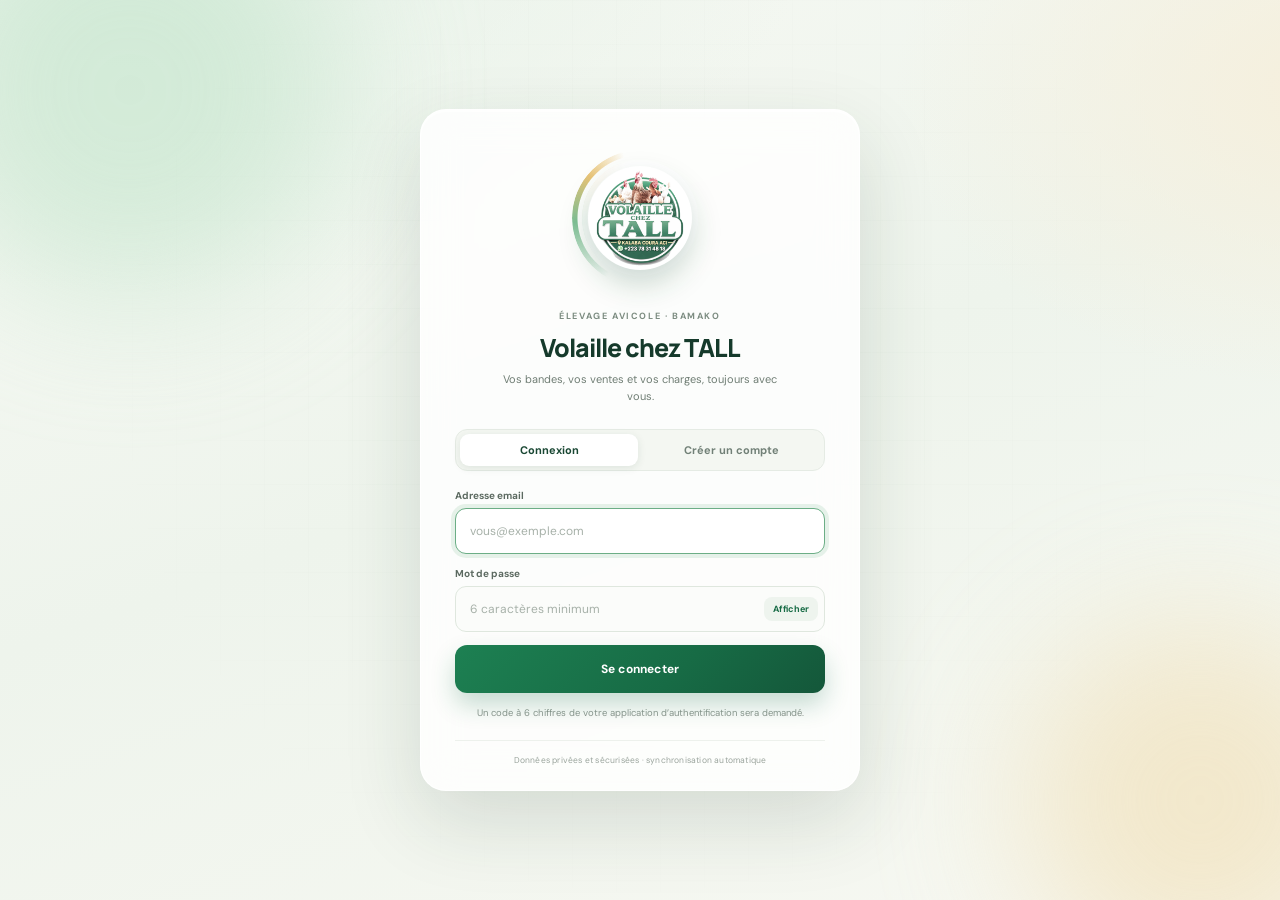
==== index.html @ 1fff5b90 "feat(auth): remplacer l'OTP email par la double authentification TOTP" ====
<!doctype html>
<html lang="fr">
  <head>
    <meta charset="UTF-8" />
    <meta name="viewport" content="width=device-width, initial-scale=1, viewport-fit=cover" />
    <meta name="theme-color" content="#f5f7f2" />
    <meta name="description" content="Gestion d’élevage, de ventes et de charges de poulets de chair." />
    <meta name="apple-mobile-web-app-capable" content="yes" />
    <meta name="apple-mobile-web-app-status-bar-style" content="black-translucent" />
    <meta name="apple-mobile-web-app-title" content="Volaille chez TALL" />
    <meta name="mobile-web-app-capable" content="yes" />
    <link rel="icon" href="./icons/volaille-chez-tall-192.png" type="image/png" sizes="192x192" />
    <link rel="apple-touch-icon" sizes="180x180" href="./icons/volaille-chez-tall-180.png" />
    <link rel="apple-touch-icon" sizes="192x192" href="./icons/volaille-chez-tall-192.png" />
    <link rel="manifest" href="./manifest.webmanifest" />
    <link rel="preload" as="image" href="./icons/volaille-chez-tall-512.png" imagesrcset="./icons/volaille-chez-tall-logo.png 96w, ./icons/volaille-chez-tall-192.png 192w, ./icons/volaille-chez-tall-512.png 512w" imagesizes="(max-width: 480px) 88px, 104px" fetchpriority="high" />
    <link rel="stylesheet" href="./styles.css" />
    <title>Volaille chez TALL — Gestion avicole</title>
  </head>
  <body>
    <div class="ios-install" id="ios-install" role="dialog" aria-live="polite" aria-label="Installer l’application sur l’écran d’accueil" hidden>
      <div class="ios-install-icon" aria-hidden="true">
        <svg viewBox="0 0 24 24"><path d="M12 16V3m0 0 4 4m-4-4L8 7"/><path d="M5 12v7a2 2 0 0 0 2 2h10a2 2 0 0 0 2-2v-7"/></svg>
      </div>
      <div class="ios-install-copy">
        <strong>Installer Volaille chez TALL</strong>
        <p>Appuyez sur l’icône Partager de Safari, puis sur « Sur l’écran d’accueil ».</p>
      </div>
      <button class="ios-install-close" type="button" aria-label="Masquer ce conseil" data-dismiss-ios-install>×</button>
    </div>

    <div class="auth-screen" id="auth-screen">
      <div class="auth-ambience" aria-hidden="true">
        <span class="auth-glow auth-glow-a"></span>
        <span class="auth-glow auth-glow-b"></span>
        <span class="auth-grid"></span>
      </div>
      <main class="auth-card">
        <div class="auth-brand">
          <div class="auth-emblem">
            <span class="auth-ring" aria-hidden="true"></span>
            <span class="auth-ring auth-ring-2" aria-hidden="true"></span>
            <span class="auth-logo-glow" aria-hidden="true"></span>
            <img class="auth-logo" src="./icons/volaille-chez-tall-512.png" srcset="./icons/volaille-chez-tall-logo.png 96w, ./icons/volaille-chez-tall-192.png 192w, ./icons/volaille-chez-tall-512.png 512w" sizes="(max-width: 480px) 88px, 104px" alt="Logo Volaille chez TALL" width="104" height="104" decoding="async" fetchpriority="high" />
          </div>
          <p class="auth-eyebrow">Élevage avicole · Bamako</p>
          <h1>Volaille chez TALL</h1>
          <p class="auth-tagline">Vos bandes, vos ventes et vos charges, toujours avec vous.</p>
        </div>
        <div class="auth-tabs" role="tablist" aria-label="Connexion ou création de compte" data-auth-step="login">
          <button class="auth-tab active" type="button" role="tab" aria-selected="true" data-auth-tab="signin">Connexion</button>
          <button class="auth-tab" type="button" role="tab" aria-selected="false" data-auth-tab="signup">Créer un compte</button>
        </div>
        <form class="auth-form" id="auth-form" data-auth-step="login" onsubmit="return false" novalidate>
          <div class="auth-field">
            <label for="auth-identifier">Adresse email</label>
            <input id="auth-identifier" name="identifier" type="email" inputmode="email" autocomplete="username" placeholder="vous@exemple.com" required />
          </div>
          <div class="auth-field">
            <label for="auth-password">Mot de passe</label>
            <div class="auth-password">
              <input id="auth-password" name="password" type="password" autocomplete="current-password" minlength="6" placeholder="6 caractères minimum" required />
              <button type="button" id="auth-toggle-password" aria-label="Afficher le mot de passe">Afficher</button>
            </div>
          </div>
          <p class="auth-error" id="auth-error" role="alert" hidden></p>
          <button class="auth-submit" id="auth-submit" type="submit">
            <span class="auth-spinner" id="auth-spinner" hidden aria-hidden="true"></span>
            <span id="auth-submit-label">Se connecter</span>
          </button>
          <p class="auth-hint" id="auth-hint">Un code à 6 chiffres de votre application d’authentification sera demandé.</p>
        </form>
        <form class="auth-form auth-totp-form" id="auth-totp-form" onsubmit="return false" hidden novalidate>
          <div class="auth-totp-head">
            <span class="auth-totp-badge" aria-hidden="true">🔐</span>
            <div>
              <strong id="auth-totp-title">Double authentification</strong>
              <p id="auth-totp-text">Saisissez le code à 6 chiffres affiché par votre application d’authentification.</p>
            </div>
          </div>
          <div class="auth-totp-enroll" id="auth-totp-enroll" hidden>
            <img id="auth-totp-qr" alt="QR code à scanner avec votre application d’authentification" width="180" height="180" />
            <p class="auth-totp-secret">Clé manuelle : <code id="auth-totp-secret"></code></p>
            <p class="auth-totp-help">Ouvrez Google Authenticator, Authy ou Microsoft Authenticator, scannez le QR code, puis saisissez le code généré.</p>
          </div>
          <div class="auth-field">
            <label for="auth-totp-code">Code à 6 chiffres</label>
            <input id="auth-totp-code" name="code" type="text" inputmode="numeric" autocomplete="one-time-code" maxlength="6" pattern="[0-9]{6}" placeholder="000000" required />
          </div>
          <p class="auth-error" id="auth-totp-error" role="alert" hidden></p>
          <button class="auth-submit" id="auth-totp-submit" type="submit">
            <span class="auth-spinner" id="auth-totp-spinner" hidden aria-hidden="true"></span>
            <span id="auth-totp-submit-label">Vérifier et se connecter</span>
          </button>
          <div class="auth-totp-links">
            <button class="auth-link" type="button" id="auth-totp-back">Revenir à la connexion</button>
          </div>
          <p class="auth-hint">Le code change toutes les 30 secondes. Gardez votre application d’authentification accessible.</p>
        </form>
        <p class="auth-foot">Données privées et sécurisées · synchronisation automatique</p>
      </main>
    </div>

    <div class="app-shell">
      <aside class="sidebar" aria-label="Navigation principale">
        <a class="brand" href="#dashboard" aria-label="Volaille chez TALL, accueil">
          <img class="brand-mark" src="./icons/volaille-chez-tall-192.png" srcset="./icons/volaille-chez-tall-logo.png 96w, ./icons/volaille-chez-tall-192.png 192w, ./icons/volaille-chez-tall-512.png 512w" sizes="48px" alt="" width="48" height="48" decoding="async" />
          <span class="brand-copy"><strong>Volaille chez TALL</strong><small>Gestion avicole</small></span>
        </a>
        <div class="nav-caption">EXPLOITATION</div>
        <nav class="nav-list" id="main-nav" role="tablist" aria-label="Sections de l’exploitation">
          <button class="nav-item active" id="tab-dashboard" role="tab" aria-selected="true" aria-controls="page-container" tabindex="0" data-page="dashboard"><span class="nav-icon" data-icon="dashboard"></span><span>Accueil</span></button>
          <button class="nav-item" id="tab-bands" role="tab" aria-selected="false" aria-controls="page-container" tabindex="-1" data-page="bands"><span class="nav-icon" data-icon="bands"></span><span>Bandes</span><span class="nav-count" id="band-count">0</span></button>
          <button class="nav-item" id="tab-daily" role="tab" aria-selected="false" aria-controls="page-container" tabindex="-1" data-page="daily"><span class="nav-icon" data-icon="daily"></span><span>Suivi</span></button>

          <button class="nav-item" id="tab-sales" role="tab" aria-selected="false" aria-controls="page-container" tabindex="-1" data-page="sales"><span class="nav-icon" data-icon="sales"></span><span>Ventes</span></button>
          <button class="nav-item" id="tab-orders" role="tab" aria-selected="false" aria-controls="page-container" tabindex="-1" data-page="orders"><span class="nav-icon" data-icon="orders"></span><span>Commandes</span><span class="nav-count" id="order-count" hidden></span></button>
          <button class="nav-item" id="tab-expenses" role="tab" aria-selected="false" aria-controls="page-container" tabindex="-1" data-page="expenses"><span class="nav-icon" data-icon="expenses"></span><span>Charges</span></button>
          <button class="nav-item" id="tab-annual" role="tab" aria-selected="false" aria-controls="page-container" tabindex="-1" data-page="annual"><span class="nav-icon" data-icon="stats"></span><span>Statistiques annuelles</span></button>
        </nav>
        <div class="sidebar-bottom">
          <button class="profile-button" type="button" data-action="account" title="Mon compte et synchronisation">
            <span class="avatar" id="profile-avatar">VT</span>
            <span><strong id="profile-name">Mon compte</strong><small id="profile-email">Synchronisation</small></span>
            <span class="profile-chevron" aria-hidden="true">⋯</span>
          </button>
          <button class="secondary-button sidebar-logout" type="button" data-action="logout" title="Se déconnecter">Se déconnecter</button>
          <button class="secondary-button sidebar-restore" type="button" data-action="restore-app" title="Restaurer l’application et tout le travail">Restaurer l’application</button>
          <div class="offline-card">
            <span class="offline-dot"></span>
            <div><strong id="connection-label">Synchronisation sécurisée</strong><small id="sync-label">Compte TALL</small></div>
          </div>
        </div>
      </aside>

      <main class="main-content">
        <header class="topbar">
          <div class="breadcrumb"><span>Exploitation</span><span class="breadcrumb-slash">/</span><strong id="page-title">Vue d’ensemble</strong></div>
          <div class="topbar-actions">
            <span class="today-label" id="today-label"></span>
            <button class="icon-button topbar-search" type="button" data-action="search" title="Rechercher" aria-label="Rechercher dans l’application">&#128269;</button>
          <button class="icon-button mobile-account" type="button" data-action="account" title="Mon compte" aria-label="Ouvrir mon compte"><span id="topbar-avatar">VT</span></button>
          </div>
        </header>
        <div class="page-container" id="page-container" role="tabpanel" aria-labelledby="tab-dashboard" tabindex="0" aria-live="polite"></div>
      </main>
    </div>

    <dialog class="app-dialog" id="app-dialog" aria-labelledby="dialog-title">
      <div id="dialog-content"></div>
    </dialog>
    <div class="toast-region" id="toast-region" role="status" aria-live="polite"></div>
    <script src="./supabase-config.js"></script>
    <script type="module" src="./app.js"></script>
  </body>
</html>
---- styles.css ----
@import url('https://fonts.googleapis.com/css2?family=DM+Sans:wght@400;500;600;700&family=Manrope:wght@500;600;700;800&display=swap');

:root {
  color-scheme: light;
  --green-950: #153a2b;
  --green-900: #194733;
  --green-800: #176b45;
  --green-700: #1d8052;
  --green-100: #e7f2eb;
  --green-50: #f3f8f4;
  --ink: #1d2924;
  --muted: #78827c;
  --line: #e8ece8;
  --canvas: #f5f7f2;
  --surface: #fff;
  --amber: #a76b14;
  --amber-bg: #fff4df;
  --red: #bd4d43;
  --red-bg: #fff0ee;
  --shadow: 0 12px 32px rgba(27, 55, 39, .07);
  font-family: 'DM Sans', sans-serif;
  font-synthesis: none;
  text-rendering: optimizeLegibility;
}

* { box-sizing: border-box; }
body { margin: 0; background: var(--canvas); color: var(--ink); min-width: 0; }
button, input, select, textarea { font: inherit; }
button { cursor: pointer; }
button:focus-visible, input:focus-visible, select:focus-visible, textarea:focus-visible { outline: 3px solid #86c3a0; outline-offset: 2px; }
.app-shell { min-height: 100vh; }

.sidebar {
  width: 252px; position: fixed; inset: 0 auto 0 0; z-index: 4; display: flex; flex-direction: column;
  padding: 27px 17px 18px; background: #fff; border-right: 1px solid var(--line);
}
.brand { display: flex; align-items: center; gap: 11px; padding: 0 10px 31px; text-decoration: none; color: inherit; }
.brand-mark {
  width: 48px; height: 48px; flex: 0 0 48px; display: block; border-radius: 50%;
  object-fit: contain; object-position: center; background: #fff;
  image-rendering: -webkit-optimize-contrast;
  -ms-interpolation-mode: bicubic;
}
.brand-copy { display: grid; gap: 2px; }
.brand-copy strong { font: 800 14px 'Manrope', sans-serif; letter-spacing: -.35px; }
.brand-copy small { color: var(--muted); font-size: 11px; }
.nav-caption { padding: 0 12px 10px; color: #a1a9a4; font-size: 9px; font-weight: 700; letter-spacing: 1.3px; }
.nav-list { display: grid; gap: 5px; }
.nav-item {
  border: 0; width: 100%; min-height: 45px; display: flex; align-items: center; gap: 12px; padding: 0 12px;
  border-radius: 9px; background: transparent; color: #616d66; text-align: left; font-size: 12px; font-weight: 600; transition: background .18s, color .18s;
}
.nav-item:hover { background: #f6f8f6; color: var(--green-800); }
.nav-item.active { background: var(--green-50); color: var(--green-800); }
.nav-item[aria-selected="true"] { box-shadow: inset 2px 0 0 var(--green-800); }
.nav-item:active, .quick-action:active, .icon-button:active, .secondary-button:active { background-color: var(--green-100); }
.nav-icon { display: inline-flex; width: 18px; height: 18px; color: currentColor; }
.nav-icon svg, .icon-button svg { width: 100%; height: 100%; fill: none; stroke: currentColor; stroke-width: 1.7; stroke-linecap: round; stroke-linejoin: round; }
.nav-count { margin-left: auto; color: #939c96; font-size: 10px; }
.sidebar-bottom { margin-top: auto; }
.offline-card { display: flex; align-items: center; gap: 9px; margin: 0 4px 16px; padding: 12px 10px; border: 1px solid #e8eee8; border-radius: 10px; background: #fbfcfb; }
.offline-dot { width: 8px; height: 8px; flex: 0 0 auto; border-radius: 50%; background: #39a36e; box-shadow: 0 0 0 3px #e5f4eb; }
.offline-dot.offline { background: #d49834; box-shadow: 0 0 0 3px #fff3da; }
.offline-card div, .profile-button > span:nth-child(2) { display: grid; gap: 3px; }
.offline-card strong { font-size: 10px; font-weight: 700; }
.offline-card small, .profile-button small { color: var(--muted); font-size: 9px; }
.profile-button { width: 100%; display: flex; align-items: center; gap: 9px; padding: 10px 6px; border: 0; border-top: 1px solid var(--line); background: transparent; text-align: left; color: var(--ink); }
.avatar { width: 32px; height: 32px; display: grid; place-items: center; border-radius: 50%; background: #e8f1e9; color: var(--green-800); font-size: 10px; font-weight: 800; }
.profile-button strong { font-size: 10px; }
.profile-chevron { margin-left: auto; color: var(--muted); font-size: 18px; letter-spacing: 1px; }

.main-content { min-height: 100vh; margin-left: 252px; }
.topbar { height: 76px; display: flex; align-items: center; justify-content: space-between; gap: 16px; padding: 0 34px; background: rgba(255,255,255,.82); border-bottom: 1px solid var(--line); }
.breadcrumb { display: flex; align-items: center; gap: 10px; font-size: 11px; color: var(--muted); white-space: nowrap; }
.breadcrumb strong { color: var(--ink); font-size: 12px; font-weight: 700; }
.breadcrumb-slash { color: #c4cbc6; }
.topbar-actions { display: flex; align-items: center; gap: 13px; }
.today-label { margin-right: 4px; color: #78827c; font-size: 10px; }
.icon-button { min-height: 38px; display: inline-flex; align-items: center; justify-content: center; gap: 8px; padding: 0 11px; border: 1px solid var(--line); border-radius: 8px; background: #fff; color: #56635b; font-size: 10px; font-weight: 600; transition: background .18s, border-color .18s; }
.icon-button:hover { border-color: #b7d4c0; background: var(--green-50); }
.icon-button [data-icon] { display: inline-flex; width: 15px; height: 15px; }
.icon-button:disabled { cursor: not-allowed; opacity: .62; }
.icon-button:disabled:hover { border-color: var(--line); background: #fff; }
.settings-shortcut [data-icon] { width: 16px; height: 16px; }
.pending-badge { min-width: 17px; height: 17px; display: grid; place-items: center; padding: 0 4px; border-radius: 10px; background: #f0f3f0; color: #657069; font-size: 9px; }
.pending-badge.has-pending { background: var(--amber-bg); color: #986113; }
.primary-button { min-height: 38px; display: inline-flex; align-items: center; justify-content: center; gap: 7px; padding: 0 14px; border: 1px solid var(--green-800); border-radius: 8px; background: var(--green-800); color: #fff; font-size: 10px; font-weight: 700; box-shadow: 0 2px 4px rgba(23,107,69,.13); transition: background .18s, transform .18s; }
.primary-button:hover { background: var(--green-900); }
.primary-button:active { transform: translateY(1px); }
.primary-button:disabled { cursor: not-allowed; opacity: .62; box-shadow: none; }
.plus { font-size: 16px; font-weight: 400; line-height: 1; }
.page-container { max-width: 1440px; margin: 0 auto; padding: 28px 34px 50px; }
.page-container:focus { outline: none; }

.page-heading { display: flex; align-items: flex-start; justify-content: space-between; gap: 16px; margin-bottom: 24px; }
.page-heading h1 { margin: 0 0 5px; font: 800 22px 'Manrope', sans-serif; letter-spacing: -.7px; }
.page-heading p { margin: 0; color: var(--muted); font-size: 11px; }
.section-title { margin: 0; font: 700 13px 'Manrope', sans-serif; letter-spacing: -.2px; }
.section-subtitle { margin: 5px 0 0; color: var(--muted); font-size: 10px; }
.metrics-grid { display: grid; grid-template-columns: repeat(4, minmax(0, 1fr)); gap: 13px; margin-bottom: 17px; }
.metric-card { min-height: 119px; padding: 15px 16px; border: 1px solid var(--line); border-radius: 11px; background: var(--surface); }
.metric-top { display: flex; align-items: center; justify-content: space-between; color: #76817a; font-size: 10px; font-weight: 600; }
.metric-icon { width: 29px; height: 29px; display: grid; place-items: center; border-radius: 9px; background: var(--green-50); color: var(--green-800); }
.metric-icon svg { width: 16px; height: 16px; fill: none; stroke: currentColor; stroke-width: 1.7; stroke-linecap: round; stroke-linejoin: round; }
.metric-value { margin: 14px 0 4px; font: 800 23px 'Manrope', sans-serif; letter-spacing: -.8px; }
.metric-note { color: #919a94; font-size: 9px; }
.metric-note.positive { color: #268352; }
.dashboard-grid { display: grid; grid-template-columns: minmax(0, 1.55fr) minmax(260px, .8fr); gap: 15px; margin-bottom: 16px; }
.panel { border: 1px solid var(--line); border-radius: 11px; background: var(--surface); }
.panel-header { min-height: 59px; display: flex; align-items: center; justify-content: space-between; gap: 12px; padding: 13px 17px; border-bottom: 1px solid #eff1ef; }
.panel-header h2 { margin: 0; font: 700 12px 'Manrope', sans-serif; }
.panel-header p { margin: 4px 0 0; color: var(--muted); font-size: 9px; }
.text-button { padding: 6px 0; border: 0; background: none; color: var(--green-800); font-size: 10px; font-weight: 700; }
.text-button:hover { text-decoration: underline; }
.chart-area { height: 180px; display: flex; align-items: flex-end; justify-content: space-around; gap: 11px; padding: 18px 22px 13px; }
.chart-column { height: 100%; flex: 1; display: flex; flex-direction: column; align-items: center; justify-content: flex-end; gap: 9px; }
.chart-value { color: #9aa39d; font-size: 8px; }
.chart-bar-track { width: min(28px, 70%); height: 108px; display: flex; align-items: flex-end; overflow: hidden; border-radius: 6px; background: #f2f5f2; }
.chart-bar { width: 100%; min-height: 3px; border-radius: 6px 6px 2px 2px; background: #7fbd91; transition: height .25s; }
.chart-column:last-child .chart-bar { background: var(--green-800); }
.chart-day { color: #8d9690; font-size: 8px; }
.chart-empty { align-self: center; margin: auto; color: #969f99; font-size: 10px; }
.quick-actions { display: grid; gap: 9px; padding: 13px; }
.quick-action { min-height: 52px; display: flex; align-items: center; gap: 11px; padding: 9px 10px; border: 1px solid #edf0ed; border-radius: 8px; background: #fff; color: var(--ink); text-align: left; transition: background .18s, border-color .18s; }
.quick-action:hover { border-color: #c9decf; background: #fbfdfb; }
.quick-icon { width: 30px; height: 30px; display: grid; place-items: center; border-radius: 8px; background: var(--green-50); color: var(--green-800); }
.quick-icon svg { width: 16px; height: 16px; fill: none; stroke: currentColor; stroke-width: 1.7; stroke-linecap: round; stroke-linejoin: round; }
.quick-copy { display: grid; gap: 3px; }
.quick-copy strong { font-size: 10px; }
.quick-copy small { color: var(--muted); font-size: 9px; }
.quick-arrow { margin-left: auto; color: #99a39c; font-size: 15px; }
.table-panel { overflow: hidden; }
.table-wrap { width: 100%; overflow-x: auto; }
table { width: 100%; border-collapse: collapse; text-align: left; }
th { padding: 11px 16px; background: #fbfcfb; color: #87918a; font-size: 8px; font-weight: 700; letter-spacing: .45px; text-transform: uppercase; white-space: nowrap; }
td { padding: 13px 16px; border-top: 1px solid #f0f2f0; color: #4a5750; font-size: 10px; white-space: nowrap; }
tbody tr:hover { background: #fcfdfc; }
.primary-cell { color: var(--ink); font-weight: 700; }
.secondary-cell { display: block; margin-top: 3px; color: #929b95; font-size: 9px; font-weight: 400; }
.status-pill { display: inline-flex; align-items: center; gap: 5px; padding: 4px 8px; border-radius: 20px; background: var(--green-50); color: #26764b; font-size: 8px; font-weight: 700; }
.status-pill::before { width: 5px; height: 5px; border-radius: 50%; background: currentColor; content: ''; }
.status-pill.warning { background: var(--amber-bg); color: #986113; }
.status-pill.neutral { background: #f0f2f0; color: #68736c; }
.empty-state { padding: 34px 18px; text-align: center; color: #8a948d; }
.empty-state strong { display: block; margin-bottom: 5px; color: #546159; font-size: 11px; }
.empty-state p { margin: 0 0 14px; font-size: 10px; }
.empty-inline { padding: 24px 12px; color: #8a948d; font-size: 10px; text-align: center; }
.search-input { width: min(240px, 45vw); min-height: 36px; padding: 0 11px; border: 1px solid var(--line); border-radius: 8px; background: #fff; color: var(--ink); font-size: 10px; }
.heading-actions { display: flex; gap: 8px; align-items: center; }
.low-stock { color: var(--red); font-weight: 700; }
.insights-row { display: grid; grid-template-columns: 1fr 1fr; gap: 15px; }
.insight { padding: 15px 17px; }
.insight-label { color: var(--muted); font-size: 9px; }
.insight-value { margin: 9px 0 5px; font: 800 20px 'Manrope', sans-serif; }
.insight-note { color: #8b958e; font-size: 9px; }

.app-dialog { width: min(560px, calc(100vw - 28px)); max-height: min(90vh, 780px); padding: 0; border: 0; border-radius: 14px; background: #fff; box-shadow: 0 24px 80px rgba(16, 36, 24, .24); }
.app-dialog::backdrop { background: rgba(17, 32, 24, .43); backdrop-filter: blur(2px); }
.dialog-head { display: flex; align-items: flex-start; justify-content: space-between; padding: 21px 23px 15px; border-bottom: 1px solid var(--line); }
.dialog-head h2 { margin: 0 0 5px; font: 800 17px 'Manrope', sans-serif; }
.dialog-head p { margin: 0; color: var(--muted); font-size: 10px; }
.dialog-close { width: 30px; height: 30px; border: 0; border-radius: 7px; background: #f4f6f4; color: #68746d; font-size: 18px; }
.dialog-form { max-height: calc(90vh - 100px); overflow: auto; padding: 17px 23px 22px; }
.form-grid { display: grid; grid-template-columns: 1fr 1fr; gap: 13px; }
.field { display: grid; gap: 6px; }
.field.full { grid-column: 1 / -1; }
.field label { color: #58645c; font-size: 10px; font-weight: 700; }
.field input, .field select, .field textarea { width: 100%; min-height: 39px; padding: 9px 10px; border: 1px solid #e1e7e2; border-radius: 7px; background: #fff; color: var(--ink); font-size: 11px; }
.field textarea { min-height: 75px; resize: vertical; }
.field input::placeholder, .field textarea::placeholder { color: #abb3ad; }
.field-hint { color: #8a948d; font-size: 9px; }
.cost-preview { grid-column: 1 / -1; display: flex; align-items: center; justify-content: space-between; padding: 12px 13px; border-radius: 8px; background: var(--green-50); color: #4c5c51; font-size: 10px; }
.cost-preview strong { color: var(--green-800); font: 800 15px 'Manrope', sans-serif; }
.dialog-actions { display: flex; justify-content: flex-end; gap: 8px; margin-top: 18px; }
.secondary-button { min-height: 37px; padding: 0 13px; border: 1px solid var(--line); border-radius: 7px; background: #fff; color: #59655d; font-size: 10px; font-weight: 600; }
.danger-button { color: var(--red); border-color: #f0d7d4; background: var(--red-bg); }
.toast-region { position: fixed; right: 20px; bottom: 20px; z-index: 20; display: grid; gap: 8px; }
.toast { max-width: min(380px, calc(100vw - 40px)); padding: 12px 15px; border: 1px solid #dce8df; border-radius: 9px; background: #fff; box-shadow: var(--shadow); color: #34443a; font-size: 11px; animation: toast-in .18s ease-out; }
.toast.error { border-color: #f0d7d4; color: #8e3831; }
@keyframes toast-in { from { opacity: 0; transform: translateY(5px); } to { opacity: 1; transform: translateY(0); } }
.sync-spinning svg { animation: spin 1s linear infinite; }
@keyframes spin { to { transform: rotate(360deg); } }

@media (min-width: 1500px) { .page-container { padding-right: 48px; padding-left: 48px; } }
@media (max-width: 1100px) {
  .sidebar { width: 218px; }
  .main-content { margin-left: 218px; }
  .topbar { padding: 0 22px; }
  .page-container { padding: 23px 22px 42px; }
  .metrics-grid { grid-template-columns: repeat(2, minmax(0, 1fr)); }
}
@media (max-width: 760px) {
  .sidebar {
    position: fixed; inset: auto 0 0 0; width: 100%; height: calc(68px + env(safe-area-inset-bottom));
    flex-direction: row; padding: 0 6px env(safe-area-inset-bottom); overflow: hidden;
    border-right: 0; border-top: 1px solid var(--line); background: #fff; z-index: 40;
    box-shadow: 0 -6px 18px rgba(22, 52, 37, .06);
  }
  .nav-item[data-page="daily"],
  .nav-item[data-page="sales"],
  .nav-item[data-page="annual"] { display: none; }
  .nav-item[data-page="dashboard"] { order: 1; }
  .nav-item[data-page="orders"] { order: 2; }
  .nav-item[data-page="expenses"] { order: 3; }
  .nav-item[data-page="bands"] { order: 4; }
  .brand, .nav-caption, .sidebar-bottom { display: none; }
  .nav-list { width: 100%; min-width: 0; display: flex; justify-content: space-between; gap: 0; }
  .nav-item { width: auto; min-width: 0; min-height: 52px; flex: 1 1 0; flex-direction: column; justify-content: center; gap: 3px; padding: 3px 1px; border-radius: 7px; font-size: 8px; }
  .nav-item > span:not(.nav-icon):not(.nav-count) { max-width: 100%; overflow-wrap: anywhere; text-align: center; line-height: 1.05; }
  .nav-icon { width: 17px; height: 17px; }
  .nav-count { display: none; }
  .main-content { margin-left: 0; padding-bottom: calc(73px + env(safe-area-inset-bottom)); }
  .topbar { height: 62px; padding: 0 15px; }
  .breadcrumb > span:first-child, .breadcrumb-slash { display: none; }
  .breadcrumb strong { font-size: 11px; }
  .topbar-actions { gap: 7px; }
  .today-label { display: none; }
  .sync-text { display: none; }
  .icon-button { width: 38px; min-height: 38px; padding: 0; gap: 3px; }
  .pending-badge { position: absolute; transform: translate(13px, -12px); }
  .top-add { min-height: 37px; padding: 0 10px; font-size: 9px; }
  .page-container { padding: 21px 14px 30px; }
  .page-heading { margin-bottom: 18px; }
  .page-heading h1 { font-size: 19px; }
  .page-heading p { max-width: 260px; line-height: 1.5; }
  .metrics-grid { gap: 9px; margin-bottom: 12px; }
  .metric-card { min-height: 107px; padding: 12px; }
  .metric-value { margin-top: 11px; font-size: 20px; }
  .metric-top { font-size: 9px; }
  .metric-icon { width: 26px; height: 26px; }
  .dashboard-grid { grid-template-columns: 1fr; gap: 12px; margin-bottom: 12px; }
  .insights-row { grid-template-columns: 1fr; gap: 10px; }
  .panel-header { padding: 12px 13px; }
  .chart-area { height: 160px; padding: 15px 14px 11px; }
  .page-heading .primary-button { min-height: 35px; padding: 0 10px; font-size: 9px; }
  .heading-actions { gap: 5px; }
}
@media (max-width: 430px) {
  .nav-item { font-size: 7px; }
  .nav-icon { width: 16px; height: 16px; flex: 0 0 16px; }
  .metrics-grid { grid-template-columns: repeat(2, minmax(0, 1fr)); }
  .form-grid { grid-template-columns: 1fr; }
  .field.full, .cost-preview { grid-column: auto; }
  .dialog-head { padding-right: 16px; padding-left: 16px; }
  .dialog-form { padding-right: 16px; padding-left: 16px; }
  .topbar { padding: 0 11px; }
  .primary-button.top-add { gap: 4px; }
  .top-add-label, .settings-text { display: none; }
  .icon-button.settings-shortcut { width: 38px; min-height: 38px; padding: 0; }
  .top-add { width: 38px; padding: 0; }
}
@media (prefers-reduced-motion: reduce) {
  *, *::before, *::after { scroll-behavior: auto !important; animation-duration: .01ms !important; animation-iteration-count: 1 !important; transition-duration: .01ms !important; }
}

/* ---------- Mes Commandes (gérant) ---------- */
.status-pill.danger { background: var(--red-bg); color: var(--red); }
.secondary-button.danger-outline { color: var(--red); border-color: #f0d7d4; }
.orders-setup { display: grid; gap: 10px; padding: 18px 17px; color: var(--muted); font-size: 10px; line-height: 1.65; }
.orders-setup p { margin: 0; }
.orders-setup code { padding: 1px 5px; border-radius: 4px; background: #f1f4f1; color: var(--green-800); font-size: 10px; }
.orders-handled { color: var(--muted); font-size: 9px; }
.orders-error { margin: 0 0 12px; color: var(--red); font-size: 10px; }
.notice { margin: 0 0 13px; padding: 10px 12px; border-radius: 8px; background: var(--red-bg); color: #8f3f38; font-size: 10px; line-height: 1.5; }
.orders-table-actions { display: flex; flex-wrap: wrap; gap: 6px; }
.orders-table-actions .primary-button,
.orders-table-actions .secondary-button { min-height: 32px; padding: 0 10px; font-size: 9px; }
.orders-selling-note { margin: -4px 0 14px; padding: 10px 13px; border: 1px solid #dbe9df; border-radius: 9px; background: #f4faf6; color: #4a5750; font-size: 10px; line-height: 1.55; }
.orders-selling-note strong { color: var(--green-800); font-weight: 800; }
.orders-selling-note a { color: var(--green-800); font-weight: 700; }
.orders-selling-note .link-button { border: 0; padding: 0; background: none; color: var(--green-800); font: inherit; font-weight: 700; cursor: pointer; text-decoration: underline; }
.share-note { margin: 0; color: var(--muted); font-size: 10px; line-height: 1.55; }

/* ---------- Page publique de commande ---------- */
.order-body {
  min-height: 100vh;
  background: linear-gradient(180deg, #eef6f0 0, #f5f7f2 300px);
}
.order-topbar {
  max-width: 1040px; margin: 0 auto; padding: 18px clamp(16px, 4vw, 44px);
  display: flex; align-items: center; justify-content: space-between; gap: 16px;
}
.order-brand { padding: 0; }
.order-main { max-width: 1040px; margin: 0 auto; padding: 10px clamp(16px, 4vw, 44px) 44px; }
.order-hero { max-width: 640px; margin: 0 0 26px; }
.order-eyebrow { margin: 0 0 8px; color: var(--green-700); font-size: 9px; font-weight: 800; letter-spacing: 1.5px; text-transform: uppercase; }
.order-hero h1 { margin: 0 0 10px; font: 800 clamp(26px, 4.2vw, 38px)/1.08 'Manrope', sans-serif; letter-spacing: -1.2px; }
.order-intro { margin: 0; color: var(--muted); font-size: 12px; line-height: 1.6; }
.order-grid { display: grid; grid-template-columns: 300px minmax(0, 1fr); gap: 16px; align-items: start; }

.order-stock {
  position: sticky; top: 16px; padding: 20px; border-radius: 14px;
  background: linear-gradient(160deg, var(--green-900), var(--green-950)); color: #fff;
  box-shadow: 0 14px 30px rgba(21, 58, 43, .18);
}
.order-stock-head { display: flex; align-items: center; justify-content: space-between; gap: 10px; font-size: 10px; font-weight: 600; color: #cfe4d8; }
.order-stock .status-pill { background: rgba(255, 255, 255, .16); color: #eaf6ee; }
.order-stock .status-pill.warning { background: rgba(255, 190, 90, .24); color: #ffd9a2; }
.order-stock .status-pill.neutral { background: rgba(255, 255, 255, .12); color: #cfe4d8; }
.order-stock-value { display: block; margin: 16px 0 6px; font: 800 30px 'Manrope', sans-serif; letter-spacing: -1px; }
.order-stock-note { margin: 0; color: #cfe4d8; font-size: 10px; line-height: 1.55; }
.order-band { margin: 8px 0 0; color: #eaf6ee; font-size: 11px; font-weight: 700; letter-spacing: .2px; }
.order-price-range { margin: 14px 0 0; padding-top: 13px; border-top: 1px solid rgba(255, 255, 255, .18); font-size: 11px; font-weight: 700; }
.order-updated { min-height: 12px; margin: 7px 0 0; color: #a9c9b8; font-size: 9px; }

.order-card {
  padding: 22px; border: 1px solid var(--line); border-radius: 14px;
  background: var(--surface); box-shadow: var(--shadow);
}
.order-card h2 { margin: 0 0 6px; font: 800 18px 'Manrope', sans-serif; letter-spacing: -.4px; }
.order-card-intro { margin: 0 0 18px; color: var(--muted); font-size: 10px; line-height: 1.6; }
.order-fixed-price { margin: 0; padding: 13px 14px; border: 1px solid #cfe6d8; border-radius: 10px; background: var(--green-50); color: var(--green-800); font: 800 17px 'Manrope', sans-serif; letter-spacing: -.2px; }
.order-fields { display: grid; grid-template-columns: 1fr 1fr; gap: 12px; }
.order-actions { display: flex; justify-content: flex-end; margin-top: 18px; }
.order-submit { min-height: 44px; padding: 0 22px; font-size: 12px; }
.order-hint { min-height: 16px; margin: 12px 0 0; color: var(--muted); font-size: 10px; line-height: 1.5; }
.order-hint.error { color: var(--red); font-weight: 600; }

.order-thanks, .order-soldout, .order-unavailable { text-align: center; }
.order-thanks-icon, .order-soldout-icon {
  width: 54px; height: 54px; margin: 0 auto 14px; display: grid; place-items: center;
  border-radius: 50%; font-size: 26px; font-weight: 800;
}
.order-thanks-icon { background: var(--green-100); color: var(--green-800); }
.order-soldout-icon { background: var(--red-bg); color: var(--red); }
.order-thanks-recap { max-width: 440px; margin: 12px auto 18px; color: var(--muted); font-size: 10px; line-height: 1.65; }

/* Suivi de la commande, en bas de la page publique */
.order-track {
  margin-top: 18px; padding: clamp(22px, 4vw, 34px) clamp(18px, 4vw, 32px);
  display: grid; justify-items: center; gap: 9px; text-align: center;
  border: 1px solid #f0d9ab; border-radius: 16px; background: var(--amber-bg);
}
.order-track[data-state="validee"] { border-color: #b9dcc6; background: var(--green-100); }
.order-track[data-state="refusee"] { border-color: #f0d7d4; background: var(--red-bg); }
.order-track-badge {
  padding: 5px 11px; border-radius: 20px; background: rgba(167, 107, 20, 0.13);
  color: var(--amber); font-size: 9px; font-weight: 800; letter-spacing: 1.2px; text-transform: uppercase;
}
.order-track[data-state="validee"] .order-track-badge { background: rgba(23, 107, 69, 0.13); color: var(--green-800); }
.order-track[data-state="refusee"] .order-track-badge { background: rgba(189, 77, 67, 0.13); color: var(--red); }
.order-track-title { margin: 0; color: #8a5a12; font: 800 clamp(25px, 5.4vw, 38px)/1.15 'Manrope', sans-serif; }
.order-track[data-state="validee"] .order-track-title { color: var(--green-800); }
.order-track[data-state="refusee"] .order-track-title { color: var(--red); }
.order-track-text { max-width: 640px; margin: 0; color: #6f5426; font-size: clamp(12px, 2.4vw, 15px); line-height: 1.6; }
.order-track[data-state="validee"] .order-track-text { color: #2f5c45; }
.order-track[data-state="refusee"] .order-track-text { color: #8f3f38; }
.order-track-recap { margin: 3px 0 0; color: var(--muted); font-size: 10px; line-height: 1.6; }
.order-track-recap:empty { display: none; }

.order-footer {
  max-width: 1040px; margin: 0 auto; padding: 16px clamp(16px, 4vw, 44px) 34px;
  display: flex; justify-content: space-between; gap: 12px; color: #98a19a; font-size: 9px;
}

@media (max-width: 760px) {
  .order-body { background: linear-gradient(180deg, #eef6f0 0, #F7F5EE 320px); }
  .order-topbar { padding: 14px 16px 4px; }
  .order-brand .brand-copy strong { font-size: 15px; }
  .order-brand .brand-copy small { font-size: 10px; }
  .order-main { padding: 6px 16px 40px; }
  .order-hero { margin-bottom: 18px; }
  .order-eyebrow { font-size: 10px; letter-spacing: 1.2px; }
  .order-hero h1 { font-size: 24px; line-height: 1.22; letter-spacing: -.4px; margin-bottom: 8px; }
  .order-intro { font-size: 14px; line-height: 1.55; }
  .order-grid { grid-template-columns: 1fr; gap: 14px; }
  .order-stock { position: static; padding: 18px; border-radius: 16px; }
  .order-stock-head { font-size: 12px; }
  .order-stock-value { margin: 12px 0 4px; font-size: 34px; }
  .order-stock-note { font-size: 13px; line-height: 1.5; }
  .order-band { font-size: 13px; }
  .order-price-range { font-size: 14px; line-height: 1.45; }
  .order-updated { font-size: 11px; }
  .order-card { padding: 18px 16px; border-radius: 16px; }
  .order-card h2 { font-size: 20px; }
  .order-card-intro { margin-bottom: 16px; font-size: 13px; line-height: 1.55; }
  .order-fields { grid-template-columns: 1fr; gap: 14px; }
  .order-fields .full { grid-column: auto; }
  .order-fields .field label { font-size: 12px; }
  .order-fields .field input,
  .order-fields .field select { min-height: 50px; padding: 0 14px; border-radius: 10px; font-size: 16px; }
  .order-fields .field-hint { font-size: 11.5px; line-height: 1.45; }
  .order-fixed-price { font-size: 18px; }
  .order-fields .cost-preview { padding: 14px 16px; border-radius: 12px; }
  .order-fields .cost-preview span { font-size: 12px; }
  .order-fields .cost-preview strong { font-size: 22px; }
  .order-hint { font-size: 12.5px; line-height: 1.5; }
  .order-actions { margin-top: 16px; }
  .order-submit { width: 100%; min-height: 52px; font-size: 15px; border-radius: 12px; }
  .order-thanks h2, .order-soldout h2, .order-unavailable h2 { font-size: 21px; }
  .order-thanks p, .order-soldout p, .order-unavailable p { font-size: 13.5px; line-height: 1.55; }
  .order-thanks-recap { font-size: 12.5px; }
  .order-track { padding: 22px 18px; gap: 10px; border-radius: 16px; }
  .order-track-title { font-size: 24px; }
  .order-track-text { font-size: 14px; }
  .order-track-recap { font-size: 12px; }
  .order-footer { flex-direction: column; gap: 4px; padding: 14px 16px 30px; font-size: 11px; text-align: center; }
  .order-body .ios-install { left: 12px; right: 12px; bottom: 14px; }
  .order-body .ios-install-copy strong { font-size: 12px; }
  .order-body .ios-install-copy p { font-size: 11px; line-height: 1.45; }
}


/* ---------- Vue d'ensemble par bande ---------- */
.band-kpi-list { display: grid; grid-template-columns: repeat(auto-fit, minmax(260px, 1fr)); gap: 14px; margin-bottom: 16px; }
.band-kpi { padding: 16px; border: 1px solid var(--line); border-radius: 12px; background: var(--surface); }
.band-kpi-head { display: flex; align-items: flex-start; justify-content: space-between; gap: 10px; padding-bottom: 12px; border-bottom: 1px solid #eff1ef; }
.band-kpi-head h3 { margin: 0 0 4px; font: 700 13px 'Manrope', sans-serif; }
.band-kpi-head p { margin: 0; color: var(--muted); font-size: 9px; }
.band-kpi-grid { display: grid; grid-template-columns: 1fr 1fr; gap: 12px 14px; padding-top: 13px; }
.band-kpi-grid > div { display: grid; gap: 4px; }
.band-kpi-grid > .wide { grid-column: 1 / -1; padding-top: 10px; border-top: 1px dashed #e8ece8; }
.band-kpi-grid span { color: #87918a; font-size: 9px; }
.band-kpi-grid strong { font: 800 15px 'Manrope', sans-serif; letter-spacing: -.4px; }
.band-kpi-grid strong small { font: 600 9px 'Manrope', sans-serif; color: var(--muted); }
.archive-note { margin: -4px 0 16px; color: var(--muted); font-size: 9px; }
.band-chart-panel { margin-bottom: 16px; }
.band-chart { display: grid; gap: 13px; padding: 18px; }
.band-chart-row { display: grid; grid-template-columns: minmax(80px, 160px) minmax(0, 1fr) auto; align-items: center; gap: 12px; }
.band-chart-label { color: var(--ink); font-size: 10px; font-weight: 600; overflow: hidden; text-overflow: ellipsis; white-space: nowrap; }
.band-chart-track { height: 14px; border-radius: 7px; background: #f0f4f1; overflow: hidden; }
.band-chart-bar { height: 100%; min-width: 3px; border-radius: 7px; background: linear-gradient(90deg, #7fbd91, var(--green-800)); }
.band-chart-value { color: #4a5750; font-size: 9px; font-weight: 700; white-space: nowrap; }
.band-chart-empty { margin: 0; padding: 6px 0; color: var(--muted); font-size: 10px; }

/* ---------- Bandes archivees ---------- */
.archived-panel { margin-top: 16px; }
.archived-panel .status-pill { background: #f0f2f0; color: #68736c; }

/* ---------- Ventes : selection multiple ---------- */
.sales-bulk { display: flex; align-items: center; gap: 10px; flex-wrap: wrap; }
.sales-check-all { display: inline-flex; align-items: center; gap: 6px; color: #68746d; font-size: 9px; font-weight: 600; white-space: nowrap; }
.check-cell { width: 34px; padding-right: 4px; }
.sales-row-actions { display: flex; align-items: center; gap: 6px; }
.sales-row-actions .primary-button { min-height: 32px; padding: 0 10px; font-size: 9px; }
input[type="checkbox"] { width: 15px; height: 15px; accent-color: var(--green-800); cursor: pointer; }
tr.row-selected { background: var(--green-50); }

/* ---------- Corbeille des commandes ---------- */
.trash-panel { margin-top: 16px; }
.trash-empty { padding: 24px 18px; }
.sr-only { position: absolute; width: 1px; height: 1px; padding: 0; margin: -1px; overflow: hidden; clip: rect(0, 0, 0, 0); white-space: nowrap; border: 0; }

@media (max-width: 760px) {
  .band-chart-row { grid-template-columns: 1fr; gap: 6px; }
  .band-chart-value { justify-self: end; }
  .sales-bulk { width: 100%; justify-content: space-between; }
}

/* ---------- Authentification : entrée en scène ---------- */
body:not(.is-authenticated) .app-shell { display: none; }
body.is-authenticated .auth-screen { display: none; }

.auth-screen {
  position: fixed; inset: 0; z-index: 60; display: grid; align-items: safe center; justify-items: center;
  padding: 28px 18px; overflow: auto; background:
    radial-gradient(1200px 700px at 12% -10%, #e4f1e6 0%, transparent 55%),
    radial-gradient(900px 600px at 105% 10%, #f6efdc 0%, transparent 50%),
    linear-gradient(160deg, #f7f9f4 0%, #eef4ec 48%, #f7f8f2 100%);
}
.auth-screen[hidden] { display: none; }
.auth-ambience { position: absolute; inset: 0; overflow: hidden; pointer-events: none; }
.auth-glow { position: absolute; display: block; border-radius: 50%; filter: blur(70px); opacity: .55; }
.auth-glow-a { width: 420px; height: 420px; top: -120px; left: -80px; background: #bfe3c8; animation: authDrift 16s ease-in-out infinite alternate; }
.auth-glow-b { width: 360px; height: 360px; right: -100px; bottom: -80px; background: #f0dcae; animation: authDrift 19s ease-in-out infinite alternate-reverse; }
.auth-grid {
  position: absolute; inset: 0; opacity: .5;
  background-image: linear-gradient(rgba(25,71,51,.045) 1px, transparent 1px), linear-gradient(90deg, rgba(25,71,51,.045) 1px, transparent 1px);
  background-size: 44px 44px;
  mask-image: radial-gradient(circle at 50% 42%, #000 0%, transparent 72%);
  -webkit-mask-image: radial-gradient(circle at 50% 42%, #000 0%, transparent 72%);
}
.auth-card {
  position: relative; width: min(440px, 100%); padding: 34px 34px 24px;
  border: 1px solid rgba(255,255,255,.9); border-radius: 26px;
  background: rgba(255,255,255,.82); backdrop-filter: blur(18px);
  box-shadow: 0 30px 80px rgba(25,58,39,.14), 0 2px 0 rgba(255,255,255,.7) inset;
  animation: authRise .65s cubic-bezier(.2,.8,.2,1) both;
}
.auth-brand { display: grid; justify-items: center; text-align: center; gap: 6px; }
.auth-emblem { position: relative; width: 148px; height: 148px; display: grid; place-items: center; margin-bottom: 8px; }
.auth-ring {
  position: absolute; inset: 6px; border-radius: 50%;
  background: conic-gradient(from 0deg, transparent 0 58%, #7fc095 74%, #e8c477 86%, transparent 96%);
  -webkit-mask: radial-gradient(farthest-side, transparent calc(100% - 6px), #000 calc(100% - 5px));
  mask: radial-gradient(farthest-side, transparent calc(100% - 6px), #000 calc(100% - 5px));
  animation: authSpin 7s linear infinite;
}
.auth-ring-2 { inset: 16px; animation-duration: 11s; animation-direction: reverse; opacity: .55; }
.auth-logo-glow {
  position: absolute; inset: 22px; border-radius: 50%;
  background: radial-gradient(circle at 50% 42%, rgba(127,192,149,.55), rgba(127,192,149,0) 70%);
  animation: authPulse 3.4s ease-in-out infinite;
}
.auth-logo {
  position: relative; display: block; width: 104px; height: 104px; flex: 0 0 104px; border-radius: 50%;
  object-fit: contain; object-position: center;
  image-rendering: -webkit-optimize-contrast; -ms-interpolation-mode: bicubic;
  background: #fff; box-shadow: 0 14px 30px rgba(23,76,49,.22), 0 0 0 6px rgba(255,255,255,.85);
  animation: authFloat 5.2s ease-in-out infinite;
}
.auth-eyebrow { margin: 4px 0 0; color: #7c8c81; font-size: 9px; font-weight: 700; letter-spacing: 1.6px; text-transform: uppercase; }
.auth-brand h1 { margin: 2px 0 0; color: var(--green-950); font: 800 25px 'Manrope', sans-serif; letter-spacing: -1px; }
.auth-tagline { margin: 0; max-width: 300px; color: #6f7d74; font-size: 11px; line-height: 1.55; }
.auth-tabs {
  display: grid; grid-template-columns: 1fr 1fr; gap: 4px; margin: 24px 0 18px; padding: 4px;
  border: 1px solid #e5ebe4; border-radius: 12px; background: #f4f7f2;
}
.auth-tab {
  border: 0; border-radius: 9px; padding: 9px 8px; background: transparent;
  color: #718077; font-size: 11px; font-weight: 700; transition: color .2s, background .2s, box-shadow .2s;
}
.auth-tab:hover { color: var(--green-800); }
.auth-tab.active { background: #fff; color: var(--green-900); box-shadow: 0 2px 8px rgba(25,71,51,.1); }
.auth-form { display: grid; gap: 13px; }
.auth-field { display: grid; gap: 6px; }
.auth-field > label { color: #5c6a61; font-size: 10px; font-weight: 700; }
.auth-field input {
  width: 100%; min-height: 46px; padding: 0 14px; border: 1px solid #dfe7de; border-radius: 11px;
  background: #fbfcfa; color: var(--ink); font-size: 13px; transition: border-color .2s, box-shadow .2s, background .2s;
}
.auth-field input::placeholder { color: #a7b1a9; font-size: 12px; }
.auth-field input:hover { border-color: #c9d8ca; }
.auth-field input:focus { outline: none; border-color: #6cae86; background: #fff; box-shadow: 0 0 0 4px rgba(108,174,134,.16); }
.auth-password { position: relative; }
.auth-password input { padding-right: 82px; }
.auth-password button {
  position: absolute; top: 50%; right: 7px; transform: translateY(-50%);
  border: 0; border-radius: 8px; padding: 6px 9px; background: #eef4ee;
  color: var(--green-800); font-size: 9px; font-weight: 700;
}
.auth-password button:hover { background: #e3efe5; }
.auth-error {
  margin: 0; padding: 10px 12px; border: 1px solid #f0d3cf; border-radius: 10px;
  background: #fff2f0; color: #a9443a; font-size: 11px; line-height: 1.45;
}
.auth-submit {
  position: relative; min-height: 48px; display: inline-flex; align-items: center; justify-content: center; gap: 9px;
  border: 0; border-radius: 12px; overflow: hidden;
  background: linear-gradient(135deg, #1d8052 0%, #176b45 60%, #14573a 100%);
  color: #fff; font-size: 12px; font-weight: 700; letter-spacing: .2px;
  box-shadow: 0 12px 24px rgba(23,107,69,.24); transition: transform .18s, box-shadow .18s, filter .18s;
}
.auth-submit::after {
  position: absolute; inset: 0; content: '';
  background: linear-gradient(110deg, transparent 20%, rgba(255,255,255,.28) 48%, transparent 70%);
  transform: translateX(-130%); animation: authShine 4.6s ease-in-out infinite;
}
.auth-submit:hover { filter: brightness(1.05); box-shadow: 0 16px 30px rgba(23,107,69,.3); }
.auth-submit:active { transform: translateY(1px); }
.auth-submit:disabled { cursor: progress; opacity: .82; }
.auth-submit span { position: relative; z-index: 1; }
.auth-spinner {
  width: 15px; height: 15px; border: 2px solid rgba(255,255,255,.4); border-top-color: #fff;
  border-radius: 50%; animation: authSpin .8s linear infinite;
}
.auth-spinner[hidden] { display: none; }
.auth-hint { margin: 0; color: #8b968e; font-size: 9.5px; line-height: 1.5; text-align: center; }
.auth-tabs[hidden], .auth-form[hidden] { display: none; }
.auth-totp-form { gap: 14px; }
.auth-totp-head { display: flex; gap: 11px; align-items: flex-start; padding: 12px; border: 1px solid #e3ede3; border-radius: 12px; background: #f6faf5; }
.auth-totp-badge { flex: 0 0 34px; width: 34px; height: 34px; display: grid; place-items: center; border-radius: 10px; background: #e4f1e6; font-size: 16px; }
.auth-totp-head strong { display: block; color: var(--green-900); font-size: 12px; }
.auth-totp-head p { margin: 2px 0 0; color: #6f7d74; font-size: 10px; line-height: 1.45; word-break: break-word; }
.auth-totp-enroll { display: grid; justify-items: center; gap: 9px; padding: 12px; border: 1px dashed #cfe0cf; border-radius: 12px; background: #f8fbf7; }
.auth-totp-enroll[hidden] { display: none; }
.auth-totp-enroll img { width: 168px; height: 168px; padding: 7px; border-radius: 10px; background: #fff; box-shadow: 0 2px 10px rgba(25,71,51,.08); object-fit: contain; }
.auth-totp-secret { margin: 0; color: #5c6a61; font-size: 9.5px; line-height: 1.5; text-align: center; word-break: break-all; }
.auth-totp-secret[hidden] { display: none; }
.auth-totp-secret code { padding: 2px 5px; border-radius: 5px; background: #eef4ee; font-family: ui-monospace, 'SFMono-Regular', Consolas, monospace; font-size: 10px; letter-spacing: .6px; }
.auth-totp-help { margin: 0; color: #8b968e; font-size: 9px; line-height: 1.45; text-align: center; }
.auth-totp-form #auth-totp-code { letter-spacing: 6px; font-size: 20px; font-weight: 700; text-align: center; font-variant-numeric: tabular-nums; }
.auth-totp-links { display: flex; align-items: center; justify-content: center; gap: 8px; flex-wrap: wrap; }
.auth-link { border: 0; background: none; padding: 2px 0; color: var(--green-800); font-size: 10px; font-weight: 700; text-decoration: underline; text-underline-offset: 2px; }
.auth-link:hover { color: var(--green-900); }
.auth-link:disabled { color: #9aa49c; text-decoration: none; cursor: default; }
.auth-foot { margin: 20px 0 0; padding-top: 14px; border-top: 1px solid #edf1ec; color: #9aa49c; font-size: 8.5px; text-align: center; letter-spacing: .2px; }
.account-note { margin: 0 0 6px; color: var(--muted); font-size: 10px; line-height: 1.5; }
.auth-field-hint { color: #8b968e; font-size: 9px; line-height: 1.45; }

@keyframes authRise { from { opacity: 0; transform: translateY(22px) scale(.98); } to { opacity: 1; transform: none; } }
@keyframes authFloat { 0%, 100% { transform: translateY(0); } 50% { transform: translateY(-6px); } }
@keyframes authSpin { to { transform: rotate(360deg); } }
@keyframes authPulse { 0%, 100% { opacity: .45; transform: scale(.94); } 50% { opacity: .9; transform: scale(1.06); } }
@keyframes authDrift { from { transform: translate3d(0,0,0) scale(1); } to { transform: translate3d(40px,26px,0) scale(1.08); } }
@keyframes authShine { 0%, 55% { transform: translateX(-130%); } 75%, 100% { transform: translateX(130%); } }

@media (max-width: 480px) {
  .auth-screen { padding: 18px 12px; align-items: start; }
  .auth-card { padding: 26px 20px 18px; border-radius: 22px; }
  .auth-emblem { width: 126px; height: 126px; }
  .auth-logo { width: 88px; height: 88px; }
  .auth-brand h1 { font-size: 22px; }
}

@media (prefers-reduced-motion: reduce) {
  .auth-card, .auth-logo, .auth-ring, .auth-ring-2, .auth-logo-glow, .auth-glow, .auth-submit::after, .auth-spinner { animation: none !important; }
}

/* ---------- Statistiques : graphiques animés ---------- */
.stats-viz-panel { margin-bottom: 16px; }
.stats-year-list { display: grid; gap: 14px; padding: 16px; }
.stats-year { padding: 14px; border: 1px solid var(--line); border-radius: 12px; background: #fbfcfa; }
.stats-year-head { display: flex; align-items: flex-start; justify-content: space-between; gap: 12px; margin-bottom: 12px; }
.stats-year-head > div { min-width: 0; }
.stats-year-head h3 { margin: 0 0 3px; font: 800 14px 'Manrope', sans-serif; letter-spacing: -.3px; }
.stats-year-head p { margin: 0; color: var(--muted); font-size: 9px; line-height: 1.45; }
.stats-year-head .status-pill { flex: 0 0 auto; }
.stats-bars { display: grid; gap: 9px; }
.stat-bar-row { display: grid; grid-template-columns: 92px minmax(0, 1fr) auto; align-items: center; gap: 10px; }
.stat-bar-label { color: #5c6a61; font-size: 9px; font-weight: 700; white-space: nowrap; }
.stat-bar-track { position: relative; height: 12px; border-radius: 6px; background: #eef3ef; overflow: hidden; }
.stat-bar-fill {
  display: block; width: var(--bar-w, 0%); height: 100%; min-width: 0; border-radius: 6px;
  transform-origin: left center; will-change: transform;
  animation: statBarGrow .8s cubic-bezier(.22, .81, .24, 1) both;
  animation-delay: var(--bar-delay, 0ms);
}
.stat-bar-fill.revenue { background: linear-gradient(90deg, #63b17c, #1d8052); }
.stat-bar-fill.expense { background: linear-gradient(90deg, #e5b070, #c07a2b); }
.stat-bar-fill.margin { background: linear-gradient(90deg, #5aa9d6, #226f9e); }
.stat-bar-fill.margin-negative { background: linear-gradient(90deg, #e29189, #bf4438); }
.stat-bar-fill.mortality { background: linear-gradient(90deg, #e8a7a2, #c0564d); }
.stat-bar-value { color: #45524b; font-size: 9px; font-weight: 700; white-space: nowrap; font-variant-numeric: tabular-nums; }

.stats-legend { display: flex; flex-wrap: wrap; gap: 6px 14px; padding: 0 18px 18px; color: var(--muted); font-size: 9px; }
.legend-dot { display: inline-block; width: 8px; height: 8px; margin-right: 5px; border-radius: 50%; vertical-align: middle; }
.legend-dot.revenue { background: #1d8052; }
.legend-dot.expense { background: #c07a2b; }
.legend-dot.margin { background: #226f9e; }
.legend-dot.mortality { background: #c0564d; }

.stats-band-list { display: grid; gap: 10px; padding: 16px; }
.stats-band-row { padding: 12px 14px; border: 1px solid var(--line); border-radius: 12px; background: #fbfcfa; }
.stats-band-head { display: flex; align-items: flex-start; justify-content: space-between; gap: 12px; margin-bottom: 10px; }
.stats-band-head > div { min-width: 0; }
.stats-band-head strong { font: 700 12px 'Manrope', sans-serif; letter-spacing: -.2px; }
.stats-band-meta { display: block; margin-top: 3px; color: var(--muted); font-size: 9px; line-height: 1.45; }
.stats-band-profit { flex: 0 0 auto; font: 800 12px 'Manrope', sans-serif; white-space: nowrap; font-variant-numeric: tabular-nums; }
.stats-band-profit.positive { color: #268352; }
.stats-band-profit.low-stock { color: var(--red); }
.stats-bars.compact { gap: 7px; }
.stats-bars.compact .stat-bar-row { grid-template-columns: 78px minmax(0, 1fr) auto; }

@keyframes statBarGrow { from { transform: scaleX(0); } to { transform: scaleX(1); } }

@media (max-width: 760px) {
  .stats-year-list, .stats-band-list { padding: 12px; }
  .stats-year { padding: 12px; }
  .stats-year-head, .stats-band-head { flex-direction: column; gap: 6px; }
  .stat-bar-row, .stats-bars.compact .stat-bar-row { grid-template-columns: 74px minmax(0, 1fr) auto; gap: 8px; }
  .stat-bar-value { font-size: 8.5px; }
  .stats-legend { padding: 0 14px 14px; }
}

@media (prefers-reduced-motion: reduce) {
  .stat-bar-fill { animation: none !important; transform: none !important; }
}

/* ---------- PWA iOS : installation et zone sûre ---------- */
.ios-install {
  position: fixed; left: 12px; right: 12px; bottom: calc(14px + env(safe-area-inset-bottom));
  z-index: 80; width: min(460px, calc(100vw - 24px)); margin: 0 auto;
  display: flex; align-items: flex-start; gap: 11px; padding: 13px 13px 13px 14px;
  border: 1px solid #cfe1d4; border-radius: 14px;
  background: rgba(255, 255, 255, .97); box-shadow: 0 16px 38px rgba(17, 46, 30, .2);
  backdrop-filter: blur(12px); -webkit-backdrop-filter: blur(12px);
}
.ios-install[hidden] { display: none; }
.ios-install-icon {
  width: 34px; height: 34px; flex: 0 0 34px; display: grid; place-items: center;
  border-radius: 10px; background: var(--green-100); color: var(--green-800);
}
.ios-install-icon svg { width: 20px; height: 20px; fill: none; stroke: currentColor; stroke-width: 1.8; stroke-linecap: round; stroke-linejoin: round; }
.ios-install-copy { min-width: 0; flex: 1; }
.ios-install-copy strong { display: block; margin-bottom: 3px; font: 700 11px 'Manrope', sans-serif; color: var(--green-950); }
.ios-install-copy p { margin: 0; color: #6f7d74; font-size: 10px; line-height: 1.5; }
.ios-install-close {
  width: 26px; height: 26px; flex: 0 0 26px; display: grid; place-items: center;
  border: 0; border-radius: 8px; background: #f1f5f1; color: #738078; font-size: 17px; line-height: 1;
}
.ios-install-close:hover { background: #e7efe9; }

/* Dialogue commun après acceptation / refus / vente directe */
.transaction-summary {
  display: grid; gap: 8px; margin: 2px 0 15px; padding: 13px 14px;
  border: 1px solid #e2ece5; border-radius: 10px; background: var(--green-50);
  color: #455549; font-size: 10px; line-height: 1.55;
}
.transaction-summary strong { color: var(--green-950); font-size: 11px; }
.transaction-summary .transaction-line { display: flex; justify-content: space-between; gap: 12px; }
.transaction-summary .transaction-line span:last-child { font-weight: 700; color: var(--green-900); white-space: nowrap; }
.transaction-message { max-height: 170px; overflow: auto; padding: 11px 12px; border: 1px solid #e1e7e2; border-radius: 8px; background: #fff; color: #4a574e; font-size: 10px; line-height: 1.55; white-space: pre-wrap; }
.transaction-actions { display: grid; grid-template-columns: 1fr 1fr; gap: 8px; margin-top: 18px; }
.transaction-actions .primary-button,
.transaction-actions .secondary-button { min-height: 46px; padding: 0 12px; text-align: center; text-decoration: none; }
.order-thanks .order-whatsapp { min-height: 44px; margin: 0 auto 10px; text-decoration: none; }
.order-thanks .order-whatsapp[hidden] { display: none; }

@supports (padding-top: env(safe-area-inset-top)) {
  .topbar { height: calc(76px + env(safe-area-inset-top)); padding-top: env(safe-area-inset-top); }
  .auth-screen { padding-top: calc(28px + env(safe-area-inset-top)); padding-bottom: calc(28px + env(safe-area-inset-bottom)); }
  .order-topbar { padding-top: calc(18px + env(safe-area-inset-top)); }
  .app-dialog { margin-top: env(safe-area-inset-top); margin-bottom: env(safe-area-inset-bottom); }
}

@media (max-width: 760px) {
  @supports (padding-top: env(safe-area-inset-top)) {
    .topbar { height: calc(62px + env(safe-area-inset-top)); padding-top: env(safe-area-inset-top); }
    .auth-screen { padding-top: calc(18px + env(safe-area-inset-top)); }
    .order-topbar { padding-top: calc(14px + env(safe-area-inset-top)); }
  }
  .transaction-actions { grid-template-columns: 1fr; }
  .ios-install { bottom: calc(74px + env(safe-area-inset-bottom)); }
}

/* ---------- Vue mobile (tableau de bord) ---------- */
.mobile-account { display: none; }
.mobile-account span { font: 700 10px 'Manrope', sans-serif; letter-spacing: .3px; }
.mobile-dashboard { display: none; }
.mobile-pending-orders,
.mobile-quick-actions { display: none; }

@media (max-width: 760px) {
  body { background: #F7F5EE; }
  .mobile-account { display: inline-flex; }
  .mobile-dashboard { display: block; width: 100%; max-width: 100vw; overflow-x: hidden; }
  .page-dashboard .topbar { display: none; }
  .page-dashboard .main-content { background: #F7F5EE; }
  .page-dashboard .page-container { padding: 14px 14px 24px; }
  .dashboard-heading,
  .band-kpi-list,
  .band-chart-panel,
  .archive-note,
  .mobile-pending-orders,
  .mobile-quick-actions { display: none; }

  .mobile-dash-header { display: flex; align-items: center; justify-content: space-between; margin-bottom: 10px; }
  .mobile-dash-brand { display: flex; align-items: center; gap: 8px; }
  .mobile-avatar { width: 36px; height: 36px; border-radius: 50%; background: #0D7A4D; color: #fff; display: grid; place-items: center; font: 700 12px 'Manrope', sans-serif; letter-spacing: .5px; }
  .mobile-avatar-button { display: inline-flex; padding: 0; border: 0; background: transparent; border-radius: 50%; }
  .mobile-avatar-button:focus-visible { outline: 2px solid #0D7A4D; outline-offset: 3px; }
  .mobile-dash-brand strong { font: 700 17px 'Manrope', sans-serif; color: #0D7A4D; }
  .mobile-dash-icons { display: flex; gap: 8px; }
  .mobile-icon-btn { width: 34px; height: 34px; border: 0; border-radius: 50%; background: #fff; box-shadow: 0 1px 3px rgba(0, 0, 0, .08); font-size: 14px; display: grid; place-items: center; }

  .mobile-salutation { margin: 2px 0 14px; font: 800 22px 'Manrope', sans-serif; color: #1d2924; }

  .mobile-actions { display: grid; grid-template-columns: 1fr 1fr; gap: 12px; margin-bottom: 16px; }
  .mobile-action-primary { min-height: 48px; border: 0; border-radius: 12px; background: #0D7A4D; color: #fff; font: 700 11px 'Manrope', sans-serif; letter-spacing: .4px; }
  .mobile-action-secondary { min-height: 48px; border: 1px solid #0D7A4D; border-radius: 12px; background: #fff; color: #0D7A4D; font: 700 11px 'Manrope', sans-serif; letter-spacing: .4px; }

  .mobile-kpi-grid { display: grid; grid-template-columns: 1fr 1fr; gap: 12px; margin-bottom: 16px; }
  .mobile-kpi-card { padding: 12px; border: 1px solid #e6e3d8; border-radius: 12px; background: #fff; min-height: 84px; }
  .mobile-kpi-label { display: block; font-size: 9px; font-weight: 700; color: #7c857f; letter-spacing: .4px; margin-bottom: 7px; line-height: 1.35; }
  .mobile-kpi-value { display: block; font: 800 16px 'Manrope', sans-serif; color: #0D7A4D; }
  .mobile-kpi-card small { display: block; margin-top: 3px; color: #7c857f; font-size: 9px; }

  .mobile-bands-row { display: grid; grid-template-columns: 1fr 1fr 1fr; gap: 8px; margin-bottom: 16px; }
  .mobile-band-card { padding: 10px; border: 1px solid #e6e3d8; border-radius: 12px; background: #fff; display: flex; flex-direction: column; gap: 8px; min-width: 0; }
  .mobile-band-title { font-size: 8px; font-weight: 700; color: #7c857f; letter-spacing: .3px; line-height: 1.3; overflow-wrap: anywhere; }
  .mobile-band-stock { font-size: 9px; font-weight: 700; color: #1d2924; overflow-wrap: anywhere; }
  .mobile-band-stock strong { font: 800 13px 'Manrope', sans-serif; color: #0D7A4D; }
  .mobile-tools-col { display: flex; flex-direction: column; gap: 8px; min-width: 0; }
  .mobile-tool-card { flex: 1; min-height: 40px; padding: 6px; border: 1px solid #e6e3d8; border-radius: 12px; background: #fff; color: #0D7A4D; font: 700 9px 'Manrope', sans-serif; display: flex; flex-direction: column; align-items: center; justify-content: center; gap: 3px; text-align: center; line-height: 1.2; }
  .mobile-tool-icon { font-size: 13px; }

  .mobile-sales-preview { display: block; padding: 13px 14px; border: 1px solid #e6e3d8; border-radius: 12px; background: #fff; margin-bottom: 16px; }
  .mobile-sales-header { display: flex; align-items: center; justify-content: space-between; gap: 8px; }
  .mobile-sales-header strong { font: 700 12px 'Manrope', sans-serif; color: #0D7A4D; }
  .mobile-link { border: 0; background: transparent; color: #0D7A4D; font: 700 11px 'Manrope', sans-serif; padding: 0; }
}

@media (max-width: 430px) {
  .mobile-quick-actions { grid-template-columns: repeat(2, 1fr); }
  .band-kpi-list { grid-template-columns: 1fr; }
}
.selling-switch { display: inline-flex; align-items: center; gap: 8px; cursor: pointer; user-select: none; margin: 0 4px; }
.selling-switch input { position: absolute; opacity: 0; width: 0; height: 0; }
.switch-track { width: 38px; height: 22px; border-radius: 999px; background: #d7ded8; position: relative; transition: background .18s; flex: 0 0 38px; }
.switch-track::after { content: ''; position: absolute; top: 3px; left: 3px; width: 16px; height: 16px; border-radius: 50%; background: #fff; transition: transform .18s; box-shadow: 0 1px 3px rgba(0,0,0,.2); }
.selling-switch input:checked + .switch-track { background: var(--green-700); }
.selling-switch input:checked + .switch-track::after { transform: translateX(16px); }
.switch-label { font-size: 10px; font-weight: 700; color: #56635b; }

/* ---------- Recherche globale ---------- */
.search-dialog { display: grid; gap: 6px; }
.search-results { display: grid; gap: 14px; }
.search-hint { padding: 14px; border: 1px dashed var(--line); border-radius: 12px; background: #fafbf9; }
.search-hint strong { display: block; margin-bottom: 4px; font: 700 12px 'Manrope', sans-serif; }
.search-hint p { margin: 0; color: var(--muted); font-size: 10px; line-height: 1.55; }
.search-group h4 { display: flex; align-items: center; gap: 7px; margin: 0 0 7px; color: #7c857f; font: 700 10px 'Manrope', sans-serif; text-transform: uppercase; letter-spacing: .6px; }
.search-group h4 span { padding: 1px 6px; border-radius: 999px; background: #eef3ef; color: #0D7A4D; font-size: 9px; }
.search-result { display: flex; align-items: center; gap: 10px; width: 100%; margin-bottom: 6px; padding: 9px 10px; border: 1px solid var(--line); border-radius: 10px; background: #fff; color: var(--ink); text-align: left; }
.search-result:active { background: #f2f6f2; }
.search-result-icon { display: grid; place-items: center; flex: 0 0 30px; width: 30px; height: 30px; border-radius: 9px; background: #eef3ef; font-size: 14px; }
.search-result-copy { display: grid; flex: 1; gap: 2px; min-width: 0; }
.search-result-copy strong { overflow: hidden; font: 700 12px 'Manrope', sans-serif; text-overflow: ellipsis; white-space: nowrap; }
.search-result-copy small { overflow: hidden; color: var(--muted); font-size: 9px; text-overflow: ellipsis; white-space: nowrap; }
.search-result-arrow { color: #b3bbb5; font-size: 16px; }

/* ---------- Profil et compte ---------- */
.account-actions,
.account-save-row { display: flex; flex-wrap: wrap; gap: 8px; margin-top: 14px; }
.account-save-row { padding-top: 12px; border-top: 1px solid var(--line); }
.account-danger-zone { display: flex; flex-wrap: wrap; align-items: center; justify-content: space-between; gap: 12px; margin-top: 16px; padding: 12px 14px; border: 1px solid #f0d7d4; border-radius: 12px; background: #fdf4f3; }
.account-danger-zone strong { color: var(--red); font: 700 11px 'Manrope', sans-serif; }
.account-danger-zone p { max-width: 420px; margin: 3px 0 0; color: #9a6f6b; font-size: 9px; line-height: 1.45; }
.account-danger-note { margin-bottom: 14px; padding: 12px 14px; border: 1px solid #f0d7d4; border-radius: 12px; background: #fdf4f3; }
.account-danger-note strong { display: block; color: var(--red); font: 700 13px 'Manrope', sans-serif; }
.account-danger-note p { margin: 4px 0 0; color: #8f514b; font-size: 10px; line-height: 1.5; }
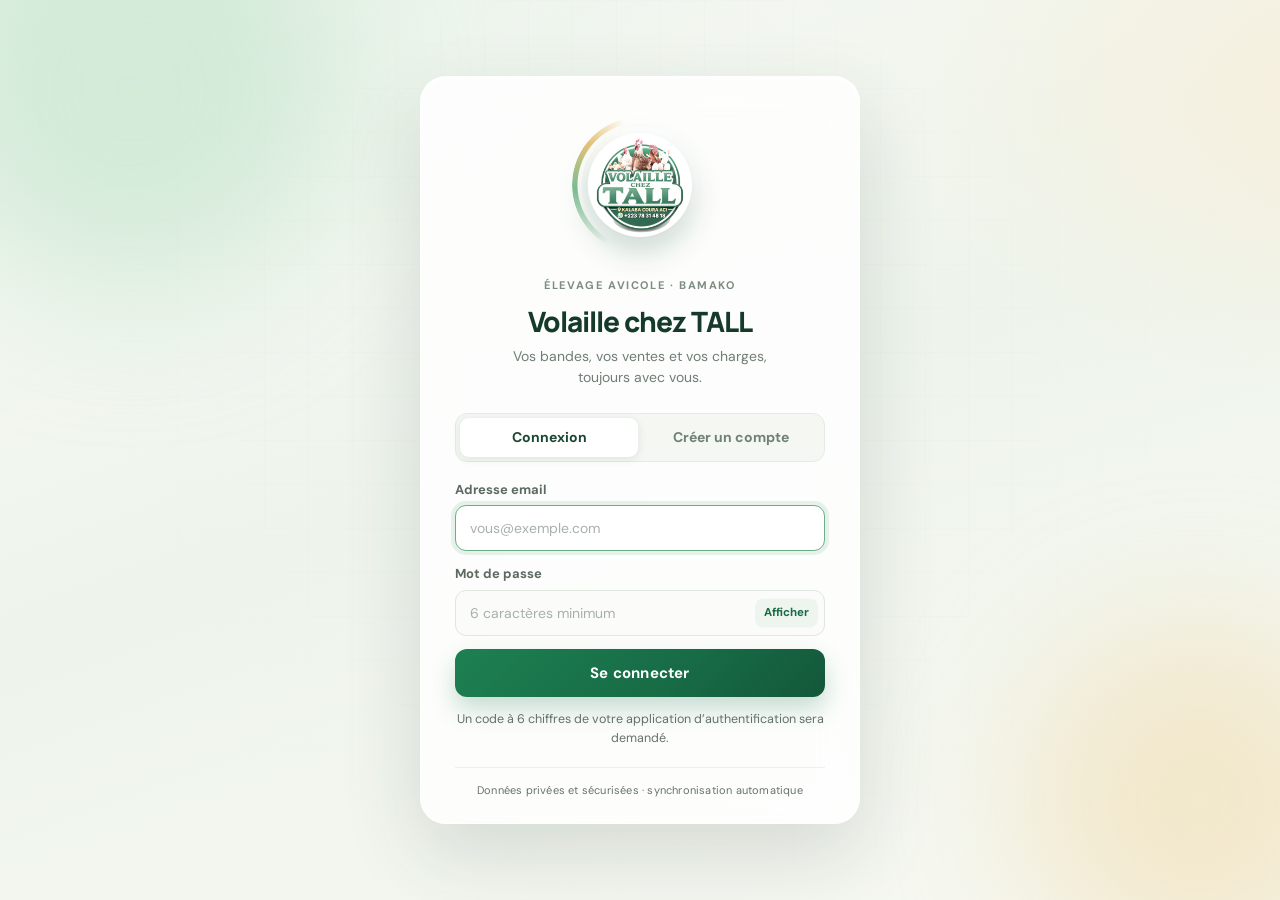
==== commit f820bab3: "Typographie, remise a zero des commandes validees et icones duotone 3D Lisibilite: echelle de taille" ====
--- a/index.html
+++ b/index.html
@@ -72,7 +72,7 @@
         </form>
         <form class="auth-form auth-totp-form" id="auth-totp-form" onsubmit="return false" hidden novalidate>
           <div class="auth-totp-head">
-            <span class="auth-totp-badge" aria-hidden="true">🔐</span>
+            <span class="auth-totp-badge" data-icon="lock" aria-hidden="true"></span>
             <div>
               <strong id="auth-totp-title">Double authentification</strong>
               <p id="auth-totp-text">Saisissez le code à 6 chiffres affiché par votre application d’authentification.</p>
@@ -138,7 +138,7 @@
           <div class="breadcrumb"><span>Exploitation</span><span class="breadcrumb-slash">/</span><strong id="page-title">Vue d’ensemble</strong></div>
           <div class="topbar-actions">
             <span class="today-label" id="today-label"></span>
-            <button class="icon-button topbar-search" type="button" data-action="search" title="Rechercher" aria-label="Rechercher dans l’application">&#128269;</button>
+            <button class="icon-button topbar-search" type="button" data-action="search" title="Rechercher" aria-label="Rechercher dans l’application"><span data-icon="search"></span></button>
           <button class="icon-button mobile-account" type="button" data-action="account" title="Mon compte" aria-label="Ouvrir mon compte"><span id="topbar-avatar">VT</span></button>
           </div>
         </header>
--- a/styles.css
+++ b/styles.css
@@ -810,3 +810,358 @@
 .account-danger-note strong { display: block; color: var(--red); font: 700 13px 'Manrope', sans-serif; }
 .account-danger-note p { margin: 4px 0 0; color: #8f514b; font-size: 10px; line-height: 1.5; }
 
+/* ==========================================================================
+   Lisibilité générale
+   Échelle typographique unique, contrastes renforcés et espacements plus
+   généreux. Les tailles de base de l'application étaient très petites
+   (8 à 11 px) : cette section les remonte à des valeurs confortables.
+   Les blocs média en fin de fichier ciblent respectivement l'ordinateur
+   (≥ 761 px) et le mobile (≤ 760 px).
+   ========================================================================== */
+
+:root {
+  --muted: #5e6a63;
+  --ink: #18241f;
+}
+
+body { font-size: 15px; line-height: 1.5; }
+
+/* Le bouton de remise à zéro du compteur « Validées ». */
+.metric-action {
+  align-self: flex-start;
+  margin-top: 11px;
+  min-height: 34px;
+  padding: 0 13px;
+  border: 1px solid #c6dccd;
+  border-radius: 8px;
+  background: var(--green-50);
+  color: var(--green-800);
+  font-size: 12px;
+  font-weight: 700;
+  letter-spacing: .1px;
+  transition: background .18s, border-color .18s, transform .18s;
+}
+.metric-action:hover { background: var(--green-100); border-color: #aecdb8; }
+.metric-action:active { transform: translateY(1px); }
+.metric-action:disabled { cursor: progress; opacity: .62; }
+
+/* Contrastes : les gris trop pâles passent au ton « muted » lisible. */
+.metric-note,
+.chart-value,
+.chart-day,
+.chart-empty,
+.panel-header p,
+.quick-copy small,
+.secondary-cell,
+.empty-state,
+.empty-inline,
+.band-kpi-grid span,
+.band-kpi-grid strong small,
+.archive-note,
+.band-chart-empty,
+.insight-note,
+.field-hint,
+.dialog-head p,
+.orders-handled,
+.orders-setup,
+.share-note,
+.order-updated,
+.order-thanks-recap,
+.order-track-recap,
+.stats-year-head p,
+.stats-band-meta,
+.stats-legend,
+.search-result-copy small,
+.brand-copy small,
+.offline-card small,
+.profile-button small,
+.auth-hint,
+.auth-totp-help,
+.auth-foot,
+.auth-field-hint,
+.account-note,
+.mobile-kpi-card small { color: #66726b; }
+th { color: #5b6761; }
+
+/* ---------- Ordinateur ---------- */
+@media (min-width: 761px) {
+  /* Navigation et barre supérieure */
+  .brand-copy strong { font-size: 17px; }
+  .brand-copy small { font-size: 12.5px; }
+  .nav-caption { font-size: 10.5px; }
+  .nav-item { min-height: 48px; font-size: 14px; }
+  .nav-count { font-size: 12px; }
+  .offline-card strong { font-size: 12.5px; }
+  .offline-card small, .profile-button small { font-size: 11.5px; }
+  .avatar { width: 34px; height: 34px; font-size: 12px; }
+  .profile-button strong { font-size: 12.5px; }
+  .breadcrumb { font-size: 13px; }
+  .breadcrumb strong { font-size: 14px; }
+  .today-label { font-size: 12.5px; }
+  .icon-button { min-height: 40px; font-size: 12.5px; }
+  .pending-badge { font-size: 11px; }
+  .primary-button { min-height: 40px; font-size: 12.5px; }
+
+  /* Titres et cartes d'indicateurs */
+  .page-heading h1 { font-size: 30px; letter-spacing: -.9px; }
+  .page-heading p { max-width: 62ch; font-size: 14.5px; line-height: 1.55; }
+  .section-title { font-size: 16px; }
+  .section-subtitle { font-size: 13px; }
+  .metric-card { min-height: 132px; padding: 18px; }
+  .metric-top { font-size: 13px; }
+  .metric-value { margin: 16px 0 6px; font-size: 30px; }
+  .metric-note { font-size: 12.5px; line-height: 1.45; }
+  .panel-header { min-height: 66px; padding: 15px 18px; }
+  .panel-header h2 { font-size: 16.5px; }
+  .panel-header p { font-size: 12.5px; line-height: 1.45; }
+  .text-button { font-size: 12.5px; }
+  .chart-value, .chart-day { font-size: 11px; }
+  .chart-empty { font-size: 13px; }
+  .quick-action { min-height: 58px; }
+  .quick-copy strong { font-size: 13.5px; }
+  .quick-copy small { font-size: 12px; }
+
+  /* Tableaux */
+  th { padding: 12px 16px; font-size: 11px; letter-spacing: .5px; }
+  td { padding: 14px 16px; font-size: 13.5px; line-height: 1.45; }
+  .secondary-cell { font-size: 12px; }
+  .status-pill { padding: 5px 10px; font-size: 11px; }
+  .empty-state strong { font-size: 15px; }
+  .empty-state p, .empty-inline { font-size: 13.5px; }
+  .search-input { min-height: 40px; font-size: 13.5px; }
+  .insight-label { font-size: 12.5px; }
+  .insight-value { font-size: 28px; }
+  .insight-note { font-size: 12px; }
+
+  /* Dialogues et formulaires */
+  .dialog-head h2 { font-size: 22px; }
+  .dialog-head p { font-size: 13px; }
+  .dialog-close { width: 34px; height: 34px; }
+  .field label { font-size: 13px; }
+  .field input, .field select, .field textarea { min-height: 44px; font-size: 15px; }
+  .field-hint { font-size: 12.5px; }
+  .cost-preview { font-size: 13.5px; }
+  .cost-preview strong { font-size: 19px; }
+  .secondary-button { min-height: 40px; font-size: 13px; }
+  .toast { font-size: 14px; }
+
+  /* Mes Commandes */
+  .orders-setup, .orders-setup code { font-size: 13px; }
+  .orders-handled { font-size: 12.5px; }
+  .orders-error { font-size: 13.5px; }
+  .notice { font-size: 13px; line-height: 1.55; }
+  .orders-table-actions .primary-button,
+  .orders-table-actions .secondary-button { min-height: 36px; font-size: 12px; }
+  .orders-selling-note { font-size: 13.5px; }
+  .share-note { font-size: 13px; }
+
+  /* Vue par bande */
+  .band-kpi-head h3 { font-size: 18px; }
+  .band-kpi-head p { font-size: 12.5px; }
+  .band-kpi-grid span { font-size: 12px; }
+  .band-kpi-grid strong { font-size: 21px; }
+  .band-kpi-grid strong small { font-size: 12px; }
+  .archive-note { font-size: 12.5px; }
+  .band-chart-label { font-size: 13.5px; }
+  .band-chart-value { font-size: 12.5px; }
+  .band-chart-empty { font-size: 13.5px; }
+  .sales-check-all { font-size: 12.5px; }
+  .switch-label { font-size: 13px; }
+
+  /* Statistiques annuelles */
+  .stats-year-head h3 { font-size: 17px; }
+  .stats-year-head p { font-size: 12px; }
+  .stat-bar-label { font-size: 12px; }
+  .stat-bar-value { font-size: 12px; }
+  .stats-legend { font-size: 12px; }
+  .stats-band-head strong { font-size: 14.5px; }
+  .stats-band-meta { font-size: 12px; }
+  .stats-band-profit { font-size: 14px; }
+
+  /* Page publique de commande */
+  .order-eyebrow { font-size: 11px; }
+  .order-intro { font-size: 15px; }
+  .order-stock-head { font-size: 13px; }
+  .order-stock-value { font-size: 38px; }
+  .order-stock-note { font-size: 13px; }
+  .order-band { font-size: 14px; }
+  .order-price-range { font-size: 14px; }
+  .order-updated { font-size: 12px; }
+  .order-card h2 { font-size: 22px; }
+  .order-card-intro { font-size: 14px; }
+  .order-fixed-price { font-size: 19px; }
+  .order-submit { font-size: 14px; }
+  .order-hint { font-size: 13px; }
+  .order-thanks-recap { font-size: 13px; }
+  .order-track-badge { font-size: 11px; }
+  .order-track-recap { font-size: 13px; }
+  .order-footer { font-size: 12px; }
+  .transaction-summary { font-size: 13px; }
+  .transaction-summary strong { font-size: 14px; }
+  .transaction-message { font-size: 13px; }
+  .ios-install-copy strong { font-size: 14px; }
+  .ios-install-copy p { font-size: 12.5px; }
+
+  /* Connexion et compte */
+  .auth-eyebrow { font-size: 11px; }
+  .auth-brand h1 { font-size: 28px; }
+  .auth-tagline { font-size: 14px; }
+  .auth-tab { font-size: 14px; }
+  .auth-field > label { font-size: 13px; }
+  .auth-field input { font-size: 15px; }
+  .auth-field input::placeholder { font-size: 14px; }
+  .auth-password button { font-size: 11.5px; }
+  .auth-error { font-size: 13px; }
+  .auth-submit { font-size: 15px; }
+  .auth-hint { font-size: 12.5px; }
+  .auth-totp-head strong { font-size: 14px; }
+  .auth-totp-head p { font-size: 12.5px; }
+  .auth-totp-secret { font-size: 12px; }
+  .auth-totp-secret code { font-size: 12px; }
+  .auth-totp-help { font-size: 12px; }
+  .auth-link { font-size: 12.5px; }
+  .auth-foot { font-size: 11px; }
+  .account-note { font-size: 13.5px; }
+  .auth-field-hint { font-size: 12px; }
+
+  /* Recherche globale */
+  .search-hint strong { font-size: 14px; }
+  .search-hint p { font-size: 13px; }
+  .search-group h4 { font-size: 12px; }
+  .search-result-copy strong { font-size: 14px; }
+  .search-result-copy small { font-size: 12px; }
+  .search-result-arrow { font-size: 18px; }
+
+  /* Profil */
+  .account-danger-zone strong { font-size: 13px; }
+  .account-danger-zone p { font-size: 12px; }
+  .account-danger-note strong { font-size: 15px; }
+  .account-danger-note p { font-size: 13px; }
+}
+
+/* ---------- Mobile ---------- */
+@media (max-width: 760px) {
+  body { font-size: 15px; }
+
+  .nav-item { font-size: 10.5px; }
+  .breadcrumb strong { font-size: 13px; }
+  .page-heading h1 { font-size: 26px; }
+  .page-heading p { font-size: 14px; line-height: 1.5; }
+  .top-add { font-size: 11.5px; }
+  .page-heading .primary-button { font-size: 12px; }
+
+  .metric-card { min-height: 118px; padding: 14px; }
+  .metric-top { font-size: 11.5px; }
+  .metric-value { margin-top: 12px; font-size: 26px; }
+  .metric-note { font-size: 12px; line-height: 1.4; }
+  .metric-action { margin-top: 9px; min-height: 32px; padding: 0 11px; font-size: 11.5px; }
+  .panel-header h2 { font-size: 15px; }
+  .panel-header p { font-size: 12px; }
+  th { font-size: 10.5px; }
+  td { font-size: 13px; }
+  .status-pill { font-size: 10.5px; }
+  .empty-state strong { font-size: 14.5px; }
+  .empty-state p, .empty-inline { font-size: 13px; }
+
+  /* Tableau de bord mobile */
+  .mobile-dash-brand strong { font-size: 19px; }
+  .mobile-avatar { font-size: 13px; }
+  .mobile-icon-btn { font-size: 16px; }
+  .mobile-salutation { font-size: 26px; }
+  .mobile-action-primary, .mobile-action-secondary { font-size: 13px; }
+  .mobile-kpi-label { font-size: 11.5px; }
+  .mobile-kpi-value { font-size: 21px; }
+  .mobile-kpi-card small { font-size: 11.5px; }
+  .mobile-band-title { font-size: 10.5px; }
+  .mobile-band-stock { font-size: 12px; }
+  .mobile-band-stock strong { font-size: 17px; }
+  .mobile-tool-card { font-size: 11.5px; }
+  .mobile-sales-header strong { font-size: 15px; }
+  .mobile-link { font-size: 13px; }
+
+  /* Connexion mobile */
+  .auth-tagline { font-size: 14px; }
+  .auth-tab { font-size: 14px; }
+  .auth-field > label { font-size: 13px; }
+  .auth-field input { font-size: 15px; }
+  .auth-hint { font-size: 13px; }
+  .auth-foot { font-size: 11.5px; }
+  .auth-totp-help { font-size: 12px; }
+
+  /* Statistiques mobiles */
+  .stat-bar-value { font-size: 11px; }
+  .stats-legend { font-size: 12px; }
+}
+
+/* ==========================================================================
+   Icônes « duotone 3D »
+   Formes pleines + seconde teinte + reflet, posées sur des pastilles
+   dégradées avec ombre douce. Même rendu sur ordinateur et sur mobile.
+   ========================================================================== */
+
+svg.ico { display: block; width: 100%; height: 100%; fill: none; stroke: none; overflow: visible; }
+
+.nav-icon { width: 20px; height: 20px; }
+.nav-item.active .nav-icon { filter: drop-shadow(0 1px 1px rgba(23, 107, 69, .3)); }
+
+.icon-button svg.ico,
+.icon-button [data-icon] { width: 17px; height: 17px; }
+.icon-button.danger-button { color: var(--red); }
+
+.metric-icon {
+  width: 34px; height: 34px; border-radius: 10px;
+  background: linear-gradient(150deg, #f3fbf5 0%, #dcefe2 100%);
+  box-shadow: inset 0 1px 0 #fff, 0 2px 5px rgba(24, 80, 52, .13);
+}
+.metric-icon svg.ico { width: 21px; height: 21px; }
+.metric-icon { color: var(--green-800); }
+
+.quick-icon {
+  width: 34px; height: 34px; border-radius: 10px;
+  background: linear-gradient(150deg, #f3fbf5 0%, #dcefe2 100%);
+  box-shadow: inset 0 1px 0 #fff, 0 2px 5px rgba(24, 80, 52, .13);
+}
+.quick-icon svg.ico { width: 20px; height: 20px; }
+
+.search-result-icon {
+  font-size: 0; color: var(--green-800);
+  background: linear-gradient(150deg, #f3fbf5 0%, #e0f0e6 100%);
+  box-shadow: inset 0 1px 0 #fff;
+}
+.search-result-icon svg.ico { width: 18px; height: 18px; }
+
+.auth-totp-badge { font-size: 0; color: var(--green-800); }
+.auth-totp-badge svg.ico { width: 19px; height: 19px; }
+
+.dialog-close { display: grid; place-items: center; padding: 0; font-size: 0; }
+.dialog-close svg.ico { width: 15px; height: 15px; }
+
+.mobile-icon-btn { color: #0D7A4D; }
+.mobile-icon-btn svg.ico { width: 18px; height: 18px; }
+
+.mobile-kpi-card { position: relative; }
+.mobile-kpi-icon {
+  position: absolute; top: 10px; right: 10px;
+  width: 27px; height: 27px; display: grid; place-items: center;
+  border-radius: 9px; background: linear-gradient(150deg, #eef8f1, #d8eee0);
+  color: #0D7A4D; box-shadow: inset 0 1px 0 #fff, 0 2px 4px rgba(13, 122, 77, .13);
+}
+.mobile-kpi-icon svg.ico { width: 16px; height: 16px; }
+.mobile-kpi-label { padding-right: 30px; }
+
+.mobile-tool-icon { width: 21px; height: 21px; display: inline-flex; color: #0D7A4D; }
+.mobile-tool-icon svg.ico { width: 21px; height: 21px; }
+
+@media (min-width: 761px) {
+  .nav-icon { width: 21px; height: 21px; }
+  .icon-button svg.ico, .icon-button [data-icon] { width: 18px; height: 18px; }
+  .metric-icon { width: 36px; height: 36px; }
+  .metric-icon svg.ico { width: 22px; height: 22px; }
+}
+
+@media (max-width: 760px) {
+  .nav-icon { width: 21px; height: 21px; }
+  .icon-button svg.ico, .icon-button [data-icon] { width: 18px; height: 18px; }
+  .mobile-tool-icon, .mobile-tool-icon svg.ico { width: 22px; height: 22px; }
+}
+
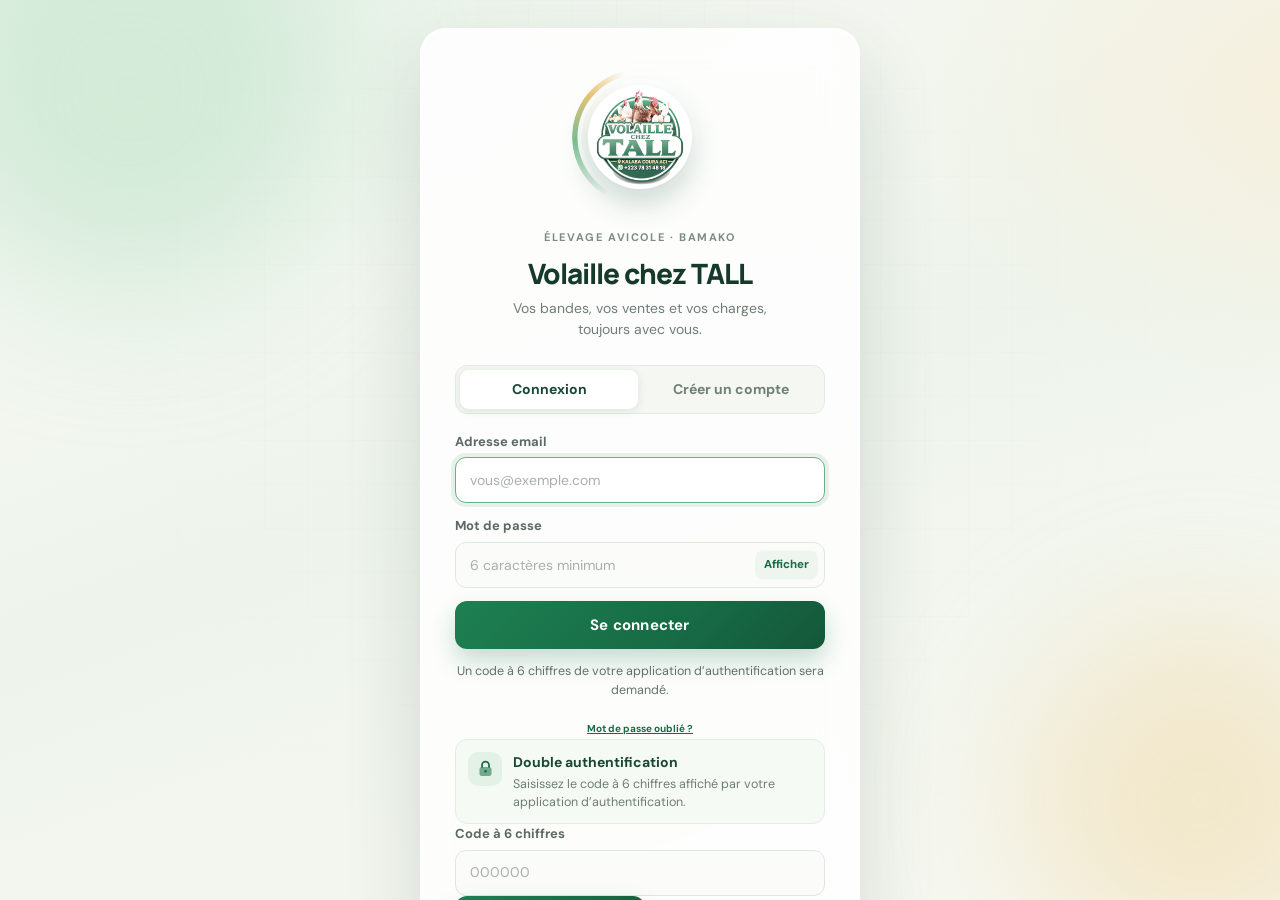
==== commit 88013d50: "feat(auth): mot de passe oublié et réinitialisation Lien 'Mot de passe oublié' en mode connexion (en" ====
--- a/index.html
+++ b/index.html
@@ -56,6 +56,11 @@
             <label for="auth-identifier">Adresse email</label>
             <input id="auth-identifier" name="identifier" type="email" inputmode="email" autocomplete="username" placeholder="vous@exemple.com" required />
           </div>
+          <div class="auth-field" data-signup-only hidden>
+            <label for="auth-whatsapp">Numéro WhatsApp *</label>
+            <input id="auth-whatsapp" name="whatsapp" type="tel" inputmode="tel" autocomplete="tel" maxlength="24" placeholder="+223 78 31 48 18" aria-required="true" aria-describedby="auth-whatsapp-hint" />
+            <small class="auth-field-hint" id="auth-whatsapp-hint">Format international requis. Les alertes de commandes seront envoyées à ce numéro.</small>
+          </div>
           <div class="auth-field">
             <label for="auth-password">Mot de passe</label>
             <div class="auth-password">
@@ -69,8 +74,28 @@
             <span id="auth-submit-label">Se connecter</span>
           </button>
           <p class="auth-hint" id="auth-hint">Un code à 6 chiffres de votre application d’authentification sera demandé.</p>
+          <p class="auth-link-row" data-signin-only hidden><button type="button" class="link-button" id="auth-forgot-password">Mot de passe oublié ?</button></p>
         </form>
-        <form class="auth-form auth-totp-form" id="auth-totp-form" onsubmit="return false" hidden novalidate>
+        <div class="auth-form auth-recovery" id="auth-recovery" hidden>
+          <h2>Réinitialiser le mot de passe</h2>
+          <p class="auth-hint">Choisissez un nouveau mot de passe pour votre compte.</p>
+          <div class="auth-field">
+            <label for="recovery-password">Nouveau mot de passe</label>
+            <div class="auth-password">
+              <input id="recovery-password" type="password" minlength="6" placeholder="6 caractères minimum" required />
+              <button type="button" id="recovery-toggle-password" aria-label="Afficher le mot de passe">Afficher</button>
+            </div>
+          </div>
+          <div class="auth-field">
+            <label for="recovery-password-confirm">Confirmer le mot de passe</label>
+            <input id="recovery-password-confirm" type="password" minlength="6" placeholder="Répétez le mot de passe" required />
+          </div>
+          <p class="auth-error" id="recovery-error" role="alert" hidden></p>
+          <button class="auth-submit" id="recovery-submit" type="button">
+            <span id="recovery-submit-label">Enregistrer le nouveau mot de passe</span>
+          </button>
+          <p class="auth-hint"><button type="button" class="link-button" id="recovery-back">Retour à la connexion</button></p>
+        </div>
           <div class="auth-totp-head">
             <span class="auth-totp-badge" data-icon="lock" aria-hidden="true"></span>
             <div>
--- a/styles.css
+++ b/styles.css
@@ -514,6 +514,7 @@
 .auth-tab.active { background: #fff; color: var(--green-900); box-shadow: 0 2px 8px rgba(25,71,51,.1); }
 .auth-form { display: grid; gap: 13px; }
 .auth-field { display: grid; gap: 6px; }
+.auth-field[hidden] { display: none; }
 .auth-field > label { color: #5c6a61; font-size: 10px; font-weight: 700; }
 .auth-field input {
   width: 100%; min-height: 46px; padding: 0 14px; border: 1px solid #dfe7de; border-radius: 11px;
@@ -556,6 +557,8 @@
 }
 .auth-spinner[hidden] { display: none; }
 .auth-hint { margin: 0; color: #8b968e; font-size: 9.5px; line-height: 1.5; text-align: center; }
+.auth-link-row { margin: 4px 0 0; text-align: center; }
+.link-button { border: 0; padding: 0; background: none; color: var(--green-800); font: inherit; font-size: 10px; font-weight: 700; cursor: pointer; text-decoration: underline; }
 .auth-tabs[hidden], .auth-form[hidden] { display: none; }
 .auth-totp-form { gap: 14px; }
 .auth-totp-head { display: flex; gap: 11px; align-items: flex-start; padding: 12px; border: 1px solid #e3ede3; border-radius: 12px; background: #f6faf5; }
@@ -761,6 +764,8 @@
   .mobile-band-title { font-size: 8px; font-weight: 700; color: #7c857f; letter-spacing: .3px; line-height: 1.3; overflow-wrap: anywhere; }
   .mobile-band-stock { font-size: 9px; font-weight: 700; color: #1d2924; overflow-wrap: anywhere; }
   .mobile-band-stock strong { font: 800 13px 'Manrope', sans-serif; color: #0D7A4D; }
+.mobile-band-sales { font-size: 9px; font-weight: 700; color: #1d2924; overflow-wrap: anywhere; }
+.mobile-band-sales strong { font: 800 13px 'Manrope', sans-serif; color: #0D7A4D; }
   .mobile-tools-col { display: flex; flex-direction: column; gap: 8px; min-width: 0; }
   .mobile-tool-card { flex: 1; min-height: 40px; padding: 6px; border: 1px solid #e6e3d8; border-radius: 12px; background: #fff; color: #0D7A4D; font: 700 9px 'Manrope', sans-serif; display: flex; flex-direction: column; align-items: center; justify-content: center; gap: 3px; text-align: center; line-height: 1.2; }
   .mobile-tool-icon { font-size: 13px; }
@@ -1075,6 +1080,8 @@
   .mobile-band-title { font-size: 10.5px; }
   .mobile-band-stock { font-size: 12px; }
   .mobile-band-stock strong { font-size: 17px; }
+  .mobile-band-sales { font-size: 12px; }
+  .mobile-band-sales strong { font-size: 17px; }
   .mobile-tool-card { font-size: 11.5px; }
   .mobile-sales-header strong { font-size: 15px; }
   .mobile-link { font-size: 13px; }
@@ -1165,3 +1172,83 @@
   .mobile-tool-icon, .mobile-tool-icon svg.ico { width: 22px; height: 22px; }
 }
 
+/* ==========================================================================
+   Identité client : icône « tête de personne » + sexe (M/F)
+   ========================================================================== */
+
+.client-identity { display: inline-flex; align-items: center; gap: 8px; min-width: 0; }
+.client-identity-icon {
+  display: grid; place-items: center; flex: 0 0 28px; width: 28px; height: 28px;
+  border-radius: 9px; color: var(--green-800);
+  background: linear-gradient(150deg, #f3fbf5 0%, #dcefe2 100%);
+  box-shadow: inset 0 1px 0 #fff, 0 2px 5px rgba(24, 80, 52, .13);
+}
+.client-identity-icon svg.ico { width: 17px; height: 17px; }
+.client-identity-copy { display: grid; gap: 2px; min-width: 0; }
+.client-identity-name { display: inline-flex; align-items: center; gap: 6px; color: var(--ink); font-weight: 700; }
+.client-identity .secondary-cell { margin-top: 0; }
+
+.gender-pill {
+  display: inline-grid; place-items: center; min-width: 21px; height: 17px; padding: 0 5px;
+  border-radius: 999px; font: 800 9px 'Manrope', sans-serif; letter-spacing: .04em;
+  box-shadow: inset 0 1px 0 rgba(255, 255, 255, .75);
+}
+.gender-pill.male { background: linear-gradient(150deg, #eef5ff, #dbe9fb); color: #2f6db0; }
+.gender-pill.female { background: linear-gradient(150deg, #fff0f7, #fadfec); color: #b0457d; }
+
+.transaction-client { display: flex; align-items: center; gap: 8px; margin-bottom: 4px; }
+.transaction-client-icon {
+  display: grid; place-items: center; flex: 0 0 26px; width: 26px; height: 26px;
+  border-radius: 8px; color: var(--green-800);
+  background: linear-gradient(150deg, #f3fbf5 0%, #dcefe2 100%);
+  box-shadow: inset 0 1px 0 #fff, 0 1px 4px rgba(24, 80, 52, .12);
+}
+.transaction-client-icon svg.ico { width: 16px; height: 16px; }
+.transaction-client strong { display: inline-flex; align-items: center; gap: 6px; }
+
+/* Sélecteur Homme / Femme du formulaire public de commande. */
+.field-label { color: #58645c; font-size: 10px; font-weight: 700; }
+.gender-choice { display: grid; grid-template-columns: 1fr 1fr; gap: 10px; }
+.gender-option {
+  position: relative; display: flex; align-items: center; gap: 10px;
+  padding: 10px 12px; border: 1px solid #e1e7e2; border-radius: 12px;
+  background: #fff; cursor: pointer;
+  transition: border-color .15s ease, background .15s ease, box-shadow .15s ease;
+}
+.gender-option input {
+  position: absolute; width: 1px; height: 1px; min-height: 0; margin: 0; padding: 0;
+  border: 0; opacity: 0; pointer-events: none;
+}
+.gender-option:hover { border-color: #c9d8ca; }
+.gender-option:focus-within { outline: 2px solid rgba(108, 174, 134, .5); outline-offset: 2px; }
+.gender-option-icon {
+  display: grid; place-items: center; flex: 0 0 34px; width: 34px; height: 34px;
+  border-radius: 10px; color: #6c8f7c; background: #eef3ef;
+}
+.gender-option-icon svg { display: block; width: 22px; height: 22px; }
+.gender-option-text { display: grid; gap: 1px; line-height: 1.15; }
+.gender-option-text strong { color: #3d4a42; font-size: 13px; }
+.gender-option-text small { color: #8a948d; font-size: 10px; font-weight: 700; letter-spacing: .04em; }
+.gender-option[data-gender="M"]:has(input:checked),
+.gender-option[data-gender="M"].is-selected { border-color: #7fb0d8; background: #f2f7fd; box-shadow: 0 0 0 3px rgba(84, 140, 200, .14); }
+.gender-option[data-gender="M"]:has(input:checked) .gender-option-icon,
+.gender-option[data-gender="M"].is-selected .gender-option-icon { background: #e4eefb; color: #2f6db0; }
+.gender-option[data-gender="F"]:has(input:checked),
+.gender-option[data-gender="F"].is-selected { border-color: #d99bbc; background: #fdf3f8; box-shadow: 0 0 0 3px rgba(190, 84, 140, .14); }
+.gender-option[data-gender="F"]:has(input:checked) .gender-option-icon,
+.gender-option[data-gender="F"].is-selected .gender-option-icon { background: #fbe8f1; color: #b0457d; }
+
+@media (max-width: 760px) {
+  .client-identity-icon { flex-basis: 26px; width: 26px; height: 26px; }
+  .client-identity-icon svg.ico { width: 16px; height: 16px; }
+  .client-identity-name { gap: 5px; }
+  .order-fields .field-label { font-size: 12px; }
+  .gender-choice { grid-template-columns: 1fr; gap: 8px; }
+  .gender-option { padding: 12px 14px; }
+  .gender-option-icon { flex-basis: 38px; width: 38px; height: 38px; }
+  .gender-option-icon svg { width: 24px; height: 24px; }
+  .gender-option-text strong { font-size: 15px; }
+  .gender-option-text small { font-size: 11px; }
+}
+
+
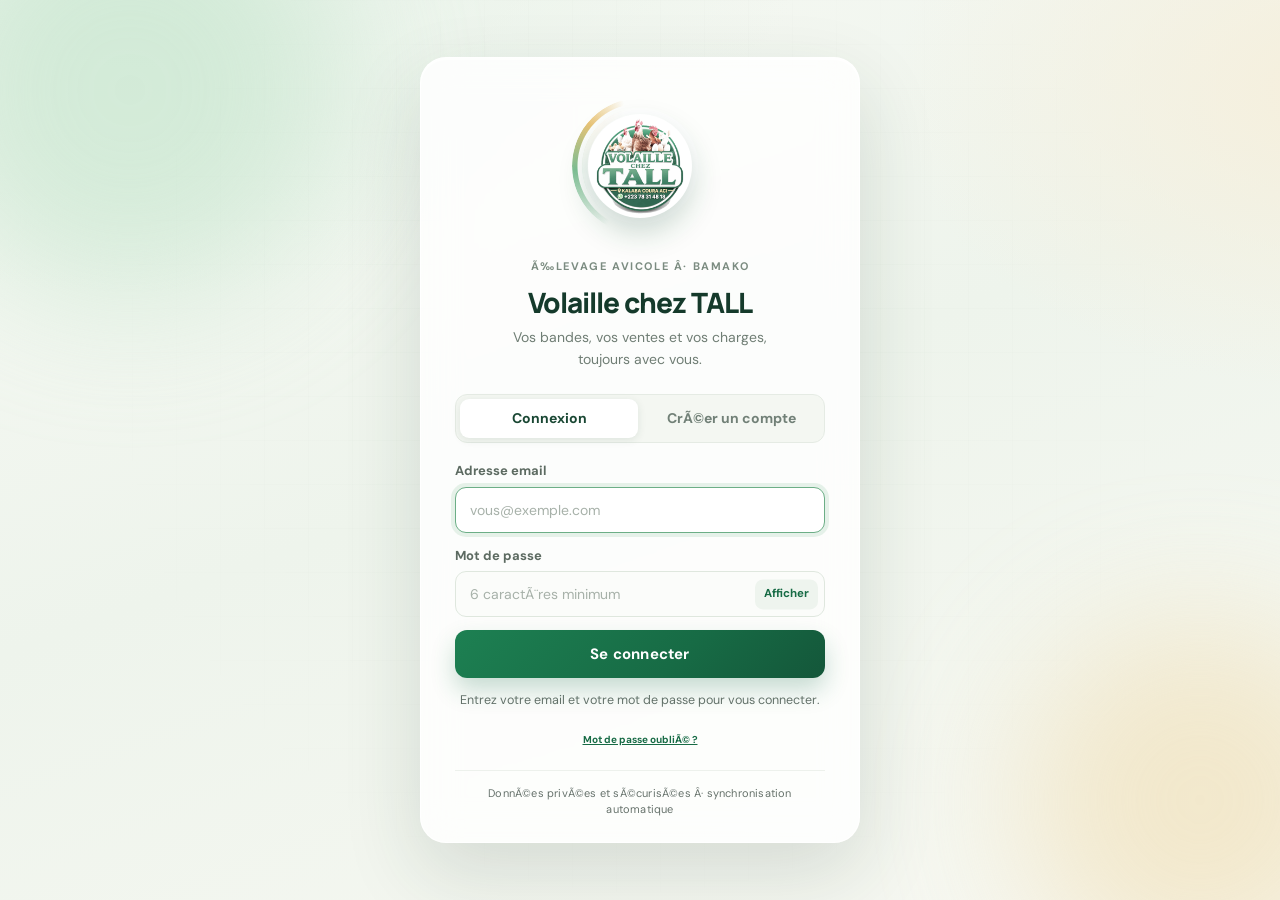
==== commit 908c96bf: "fix(auth+encodage): supprimer TOTP et restaurer UTF-8 Suppression complete de la double authentifica" ====
--- a/index.html
+++ b/index.html
@@ -1,10 +1,10 @@
-<!doctype html>
+﻿<!doctype html>
 <html lang="fr">
   <head>
     <meta charset="UTF-8" />
     <meta name="viewport" content="width=device-width, initial-scale=1, viewport-fit=cover" />
     <meta name="theme-color" content="#f5f7f2" />
-    <meta name="description" content="Gestion d’élevage, de ventes et de charges de poulets de chair." />
+    <meta name="description" content="Gestion dâ€™Ã©levage, de ventes et de charges de poulets de chair." />
     <meta name="apple-mobile-web-app-capable" content="yes" />
     <meta name="apple-mobile-web-app-status-bar-style" content="black-translucent" />
     <meta name="apple-mobile-web-app-title" content="Volaille chez TALL" />
@@ -15,18 +15,18 @@
     <link rel="manifest" href="./manifest.webmanifest" />
     <link rel="preload" as="image" href="./icons/volaille-chez-tall-512.png" imagesrcset="./icons/volaille-chez-tall-logo.png 96w, ./icons/volaille-chez-tall-192.png 192w, ./icons/volaille-chez-tall-512.png 512w" imagesizes="(max-width: 480px) 88px, 104px" fetchpriority="high" />
     <link rel="stylesheet" href="./styles.css" />
-    <title>Volaille chez TALL — Gestion avicole</title>
+    <title>Volaille chez TALL â€” Gestion avicole</title>
   </head>
   <body>
-    <div class="ios-install" id="ios-install" role="dialog" aria-live="polite" aria-label="Installer l’application sur l’écran d’accueil" hidden>
+    <div class="ios-install" id="ios-install" role="dialog" aria-live="polite" aria-label="Installer lâ€™application sur lâ€™Ã©cran dâ€™accueil" hidden>
       <div class="ios-install-icon" aria-hidden="true">
         <svg viewBox="0 0 24 24"><path d="M12 16V3m0 0 4 4m-4-4L8 7"/><path d="M5 12v7a2 2 0 0 0 2 2h10a2 2 0 0 0 2-2v-7"/></svg>
       </div>
       <div class="ios-install-copy">
         <strong>Installer Volaille chez TALL</strong>
-        <p>Appuyez sur l’icône Partager de Safari, puis sur « Sur l’écran d’accueil ».</p>
+        <p>Appuyez sur lâ€™icÃ´ne Partager de Safari, puis sur Â« Sur lâ€™Ã©cran dâ€™accueil Â».</p>
       </div>
-      <button class="ios-install-close" type="button" aria-label="Masquer ce conseil" data-dismiss-ios-install>×</button>
+      <button class="ios-install-close" type="button" aria-label="Masquer ce conseil" data-dismiss-ios-install>Ã—</button>
     </div>
 
     <div class="auth-screen" id="auth-screen">
@@ -43,13 +43,13 @@
             <span class="auth-logo-glow" aria-hidden="true"></span>
             <img class="auth-logo" src="./icons/volaille-chez-tall-512.png" srcset="./icons/volaille-chez-tall-logo.png 96w, ./icons/volaille-chez-tall-192.png 192w, ./icons/volaille-chez-tall-512.png 512w" sizes="(max-width: 480px) 88px, 104px" alt="Logo Volaille chez TALL" width="104" height="104" decoding="async" fetchpriority="high" />
           </div>
-          <p class="auth-eyebrow">Élevage avicole · Bamako</p>
+          <p class="auth-eyebrow">Ã‰levage avicole Â· Bamako</p>
           <h1>Volaille chez TALL</h1>
           <p class="auth-tagline">Vos bandes, vos ventes et vos charges, toujours avec vous.</p>
         </div>
-        <div class="auth-tabs" role="tablist" aria-label="Connexion ou création de compte" data-auth-step="login">
+        <div class="auth-tabs" role="tablist" aria-label="Connexion ou crÃ©ation de compte" data-auth-step="login">
           <button class="auth-tab active" type="button" role="tab" aria-selected="true" data-auth-tab="signin">Connexion</button>
-          <button class="auth-tab" type="button" role="tab" aria-selected="false" data-auth-tab="signup">Créer un compte</button>
+          <button class="auth-tab" type="button" role="tab" aria-selected="false" data-auth-tab="signup">CrÃ©er un compte</button>
         </div>
         <form class="auth-form" id="auth-form" data-auth-step="login" onsubmit="return false" novalidate>
           <div class="auth-field">
@@ -57,14 +57,14 @@
             <input id="auth-identifier" name="identifier" type="email" inputmode="email" autocomplete="username" placeholder="vous@exemple.com" required />
           </div>
           <div class="auth-field" data-signup-only hidden>
-            <label for="auth-whatsapp">Numéro WhatsApp *</label>
+            <label for="auth-whatsapp">NumÃ©ro WhatsApp *</label>
             <input id="auth-whatsapp" name="whatsapp" type="tel" inputmode="tel" autocomplete="tel" maxlength="24" placeholder="+223 78 31 48 18" aria-required="true" aria-describedby="auth-whatsapp-hint" />
-            <small class="auth-field-hint" id="auth-whatsapp-hint">Format international requis. Les alertes de commandes seront envoyées à ce numéro.</small>
+            <small class="auth-field-hint" id="auth-whatsapp-hint">Format international requis. Les alertes de commandes seront envoyÃ©es Ã  ce numÃ©ro.</small>
           </div>
           <div class="auth-field">
             <label for="auth-password">Mot de passe</label>
             <div class="auth-password">
-              <input id="auth-password" name="password" type="password" autocomplete="current-password" minlength="6" placeholder="6 caractères minimum" required />
+              <input id="auth-password" name="password" type="password" autocomplete="current-password" minlength="6" placeholder="6 caractÃ¨res minimum" required />
               <button type="button" id="auth-toggle-password" aria-label="Afficher le mot de passe">Afficher</button>
             </div>
           </div>
@@ -73,56 +73,30 @@
             <span class="auth-spinner" id="auth-spinner" hidden aria-hidden="true"></span>
             <span id="auth-submit-label">Se connecter</span>
           </button>
-          <p class="auth-hint" id="auth-hint">Un code à 6 chiffres de votre application d’authentification sera demandé.</p>
-          <p class="auth-link-row" data-signin-only hidden><button type="button" class="link-button" id="auth-forgot-password">Mot de passe oublié ?</button></p>
+          <p class="auth-hint" id="auth-hint">Un code Ã  6 chiffres de votre application dâ€™authentification sera demandÃ©.</p>
+          <p class="auth-link-row" data-signin-only hidden><button type="button" class="link-button" id="auth-forgot-password">Mot de passe oubliÃ© ?</button></p>
         </form>
         <div class="auth-form auth-recovery" id="auth-recovery" hidden>
-          <h2>Réinitialiser le mot de passe</h2>
+          <h2>RÃ©initialiser le mot de passe</h2>
           <p class="auth-hint">Choisissez un nouveau mot de passe pour votre compte.</p>
           <div class="auth-field">
             <label for="recovery-password">Nouveau mot de passe</label>
             <div class="auth-password">
-              <input id="recovery-password" type="password" minlength="6" placeholder="6 caractères minimum" required />
+              <input id="recovery-password" type="password" minlength="6" placeholder="6 caractÃ¨res minimum" required />
               <button type="button" id="recovery-toggle-password" aria-label="Afficher le mot de passe">Afficher</button>
             </div>
           </div>
           <div class="auth-field">
             <label for="recovery-password-confirm">Confirmer le mot de passe</label>
-            <input id="recovery-password-confirm" type="password" minlength="6" placeholder="Répétez le mot de passe" required />
+            <input id="recovery-password-confirm" type="password" minlength="6" placeholder="RÃ©pÃ©tez le mot de passe" required />
           </div>
           <p class="auth-error" id="recovery-error" role="alert" hidden></p>
           <button class="auth-submit" id="recovery-submit" type="button">
             <span id="recovery-submit-label">Enregistrer le nouveau mot de passe</span>
           </button>
-          <p class="auth-hint"><button type="button" class="link-button" id="recovery-back">Retour à la connexion</button></p>
+          <p class="auth-hint"><button type="button" class="link-button" id="recovery-back">Retour Ã  la connexion</button></p>
         </div>
-          <div class="auth-totp-head">
-            <span class="auth-totp-badge" data-icon="lock" aria-hidden="true"></span>
-            <div>
-              <strong id="auth-totp-title">Double authentification</strong>
-              <p id="auth-totp-text">Saisissez le code à 6 chiffres affiché par votre application d’authentification.</p>
-            </div>
-          </div>
-          <div class="auth-totp-enroll" id="auth-totp-enroll" hidden>
-            <img id="auth-totp-qr" alt="QR code à scanner avec votre application d’authentification" width="180" height="180" />
-            <p class="auth-totp-secret">Clé manuelle : <code id="auth-totp-secret"></code></p>
-            <p class="auth-totp-help">Ouvrez Google Authenticator, Authy ou Microsoft Authenticator, scannez le QR code, puis saisissez le code généré.</p>
-          </div>
-          <div class="auth-field">
-            <label for="auth-totp-code">Code à 6 chiffres</label>
-            <input id="auth-totp-code" name="code" type="text" inputmode="numeric" autocomplete="one-time-code" maxlength="6" pattern="[0-9]{6}" placeholder="000000" required />
-          </div>
-          <p class="auth-error" id="auth-totp-error" role="alert" hidden></p>
-          <button class="auth-submit" id="auth-totp-submit" type="submit">
-            <span class="auth-spinner" id="auth-totp-spinner" hidden aria-hidden="true"></span>
-            <span id="auth-totp-submit-label">Vérifier et se connecter</span>
-          </button>
-          <div class="auth-totp-links">
-            <button class="auth-link" type="button" id="auth-totp-back">Revenir à la connexion</button>
-          </div>
-          <p class="auth-hint">Le code change toutes les 30 secondes. Gardez votre application d’authentification accessible.</p>
-        </form>
-        <p class="auth-foot">Données privées et sécurisées · synchronisation automatique</p>
+        <p class="auth-foot">DonnÃ©es privÃ©es et sÃ©curisÃ©es Â· synchronisation automatique</p>
       </main>
     </div>
 
@@ -133,7 +107,7 @@
           <span class="brand-copy"><strong>Volaille chez TALL</strong><small>Gestion avicole</small></span>
         </a>
         <div class="nav-caption">EXPLOITATION</div>
-        <nav class="nav-list" id="main-nav" role="tablist" aria-label="Sections de l’exploitation">
+        <nav class="nav-list" id="main-nav" role="tablist" aria-label="Sections de lâ€™exploitation">
           <button class="nav-item active" id="tab-dashboard" role="tab" aria-selected="true" aria-controls="page-container" tabindex="0" data-page="dashboard"><span class="nav-icon" data-icon="dashboard"></span><span>Accueil</span></button>
           <button class="nav-item" id="tab-bands" role="tab" aria-selected="false" aria-controls="page-container" tabindex="-1" data-page="bands"><span class="nav-icon" data-icon="bands"></span><span>Bandes</span><span class="nav-count" id="band-count">0</span></button>
           <button class="nav-item" id="tab-daily" role="tab" aria-selected="false" aria-controls="page-container" tabindex="-1" data-page="daily"><span class="nav-icon" data-icon="daily"></span><span>Suivi</span></button>
@@ -147,23 +121,23 @@
           <button class="profile-button" type="button" data-action="account" title="Mon compte et synchronisation">
             <span class="avatar" id="profile-avatar">VT</span>
             <span><strong id="profile-name">Mon compte</strong><small id="profile-email">Synchronisation</small></span>
-            <span class="profile-chevron" aria-hidden="true">⋯</span>
+            <span class="profile-chevron" aria-hidden="true">â‹¯</span>
           </button>
-          <button class="secondary-button sidebar-logout" type="button" data-action="logout" title="Se déconnecter">Se déconnecter</button>
-          <button class="secondary-button sidebar-restore" type="button" data-action="restore-app" title="Restaurer l’application et tout le travail">Restaurer l’application</button>
+          <button class="secondary-button sidebar-logout" type="button" data-action="logout" title="Se dÃ©connecter">Se dÃ©connecter</button>
+          <button class="secondary-button sidebar-restore" type="button" data-action="restore-app" title="Restaurer lâ€™application et tout le travail">Restaurer lâ€™application</button>
           <div class="offline-card">
             <span class="offline-dot"></span>
-            <div><strong id="connection-label">Synchronisation sécurisée</strong><small id="sync-label">Compte TALL</small></div>
+            <div><strong id="connection-label">Synchronisation sÃ©curisÃ©e</strong><small id="sync-label">Compte TALL</small></div>
           </div>
         </div>
       </aside>
 
       <main class="main-content">
         <header class="topbar">
-          <div class="breadcrumb"><span>Exploitation</span><span class="breadcrumb-slash">/</span><strong id="page-title">Vue d’ensemble</strong></div>
+          <div class="breadcrumb"><span>Exploitation</span><span class="breadcrumb-slash">/</span><strong id="page-title">Vue dâ€™ensemble</strong></div>
           <div class="topbar-actions">
             <span class="today-label" id="today-label"></span>
-            <button class="icon-button topbar-search" type="button" data-action="search" title="Rechercher" aria-label="Rechercher dans l’application"><span data-icon="search"></span></button>
+            <button class="icon-button topbar-search" type="button" data-action="search" title="Rechercher" aria-label="Rechercher dans lâ€™application"><span data-icon="search"></span></button>
           <button class="icon-button mobile-account" type="button" data-action="account" title="Mon compte" aria-label="Ouvrir mon compte"><span id="topbar-avatar">VT</span></button>
           </div>
         </header>
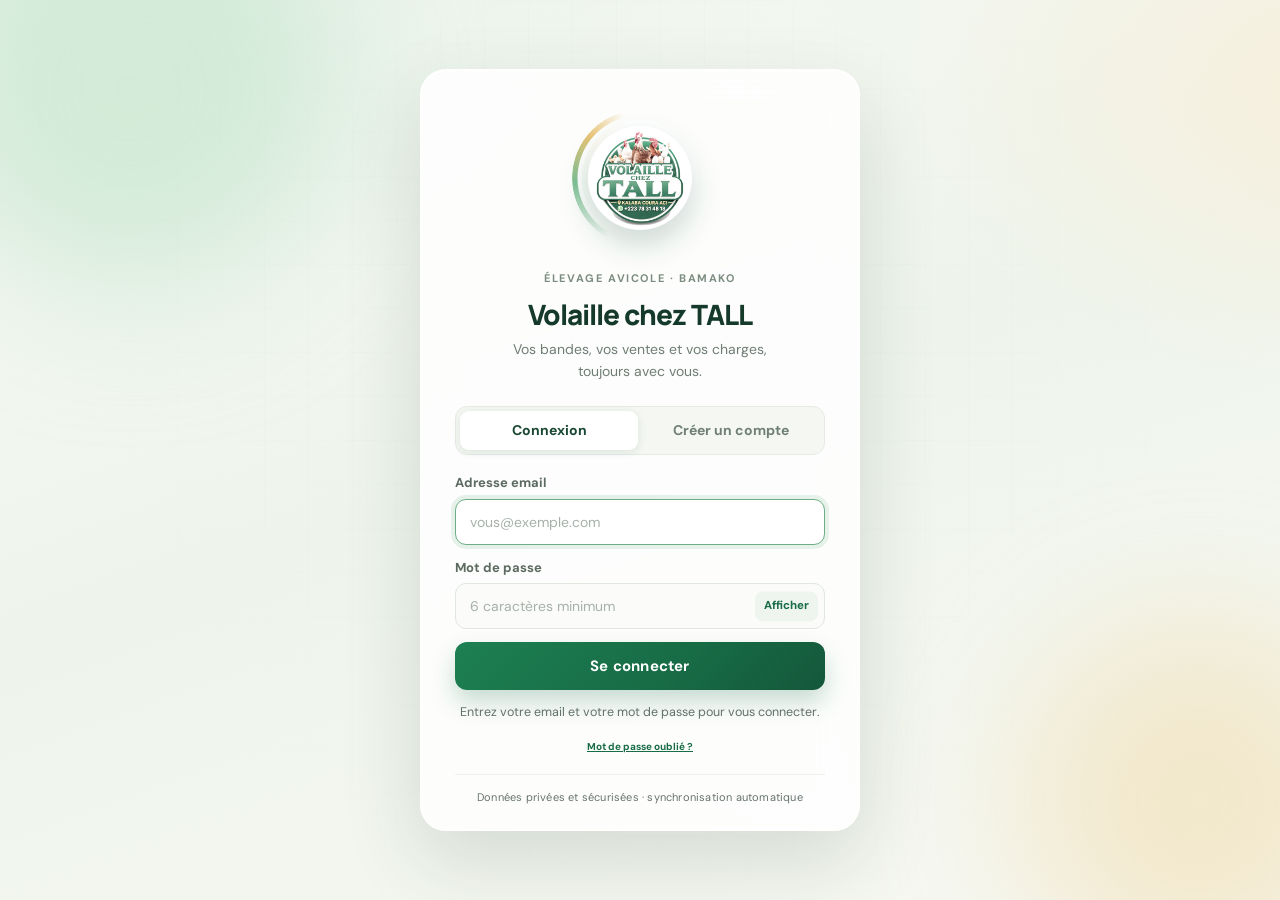
==== commit 07065082: "fix(encodage): corriger l'encodage de index.html (double encodage supprime) Restauration UTF-8 propr" ====
--- a/index.html
+++ b/index.html
@@ -1,10 +1,10 @@
-﻿<!doctype html>
+﻿?<!doctype html>
 <html lang="fr">
   <head>
     <meta charset="UTF-8" />
     <meta name="viewport" content="width=device-width, initial-scale=1, viewport-fit=cover" />
     <meta name="theme-color" content="#f5f7f2" />
-    <meta name="description" content="Gestion dâ€™Ã©levage, de ventes et de charges de poulets de chair." />
+    <meta name="description" content="Gestion d’élevage, de ventes et de charges de poulets de chair." />
     <meta name="apple-mobile-web-app-capable" content="yes" />
     <meta name="apple-mobile-web-app-status-bar-style" content="black-translucent" />
     <meta name="apple-mobile-web-app-title" content="Volaille chez TALL" />
@@ -15,18 +15,18 @@
     <link rel="manifest" href="./manifest.webmanifest" />
     <link rel="preload" as="image" href="./icons/volaille-chez-tall-512.png" imagesrcset="./icons/volaille-chez-tall-logo.png 96w, ./icons/volaille-chez-tall-192.png 192w, ./icons/volaille-chez-tall-512.png 512w" imagesizes="(max-width: 480px) 88px, 104px" fetchpriority="high" />
     <link rel="stylesheet" href="./styles.css" />
-    <title>Volaille chez TALL â€” Gestion avicole</title>
+    <title>Volaille chez TALL — Gestion avicole</title>
   </head>
   <body>
-    <div class="ios-install" id="ios-install" role="dialog" aria-live="polite" aria-label="Installer lâ€™application sur lâ€™Ã©cran dâ€™accueil" hidden>
+    <div class="ios-install" id="ios-install" role="dialog" aria-live="polite" aria-label="Installer l’application sur l’écran d’accueil" hidden>
       <div class="ios-install-icon" aria-hidden="true">
         <svg viewBox="0 0 24 24"><path d="M12 16V3m0 0 4 4m-4-4L8 7"/><path d="M5 12v7a2 2 0 0 0 2 2h10a2 2 0 0 0 2-2v-7"/></svg>
       </div>
       <div class="ios-install-copy">
         <strong>Installer Volaille chez TALL</strong>
-        <p>Appuyez sur lâ€™icÃ´ne Partager de Safari, puis sur Â« Sur lâ€™Ã©cran dâ€™accueil Â».</p>
+        <p>Appuyez sur l’icône Partager de Safari, puis sur « Sur l’écran d’accueil ».</p>
       </div>
-      <button class="ios-install-close" type="button" aria-label="Masquer ce conseil" data-dismiss-ios-install>Ã—</button>
+      <button class="ios-install-close" type="button" aria-label="Masquer ce conseil" data-dismiss-ios-install>×</button>
     </div>
 
     <div class="auth-screen" id="auth-screen">
@@ -43,13 +43,13 @@
             <span class="auth-logo-glow" aria-hidden="true"></span>
             <img class="auth-logo" src="./icons/volaille-chez-tall-512.png" srcset="./icons/volaille-chez-tall-logo.png 96w, ./icons/volaille-chez-tall-192.png 192w, ./icons/volaille-chez-tall-512.png 512w" sizes="(max-width: 480px) 88px, 104px" alt="Logo Volaille chez TALL" width="104" height="104" decoding="async" fetchpriority="high" />
           </div>
-          <p class="auth-eyebrow">Ã‰levage avicole Â· Bamako</p>
+          <p class="auth-eyebrow">Élevage avicole · Bamako</p>
           <h1>Volaille chez TALL</h1>
           <p class="auth-tagline">Vos bandes, vos ventes et vos charges, toujours avec vous.</p>
         </div>
-        <div class="auth-tabs" role="tablist" aria-label="Connexion ou crÃ©ation de compte" data-auth-step="login">
+        <div class="auth-tabs" role="tablist" aria-label="Connexion ou création de compte" data-auth-step="login">
           <button class="auth-tab active" type="button" role="tab" aria-selected="true" data-auth-tab="signin">Connexion</button>
-          <button class="auth-tab" type="button" role="tab" aria-selected="false" data-auth-tab="signup">CrÃ©er un compte</button>
+          <button class="auth-tab" type="button" role="tab" aria-selected="false" data-auth-tab="signup">Créer un compte</button>
         </div>
         <form class="auth-form" id="auth-form" data-auth-step="login" onsubmit="return false" novalidate>
           <div class="auth-field">
@@ -57,14 +57,14 @@
             <input id="auth-identifier" name="identifier" type="email" inputmode="email" autocomplete="username" placeholder="vous@exemple.com" required />
           </div>
           <div class="auth-field" data-signup-only hidden>
-            <label for="auth-whatsapp">NumÃ©ro WhatsApp *</label>
+            <label for="auth-whatsapp">Numéro WhatsApp *</label>
             <input id="auth-whatsapp" name="whatsapp" type="tel" inputmode="tel" autocomplete="tel" maxlength="24" placeholder="+223 78 31 48 18" aria-required="true" aria-describedby="auth-whatsapp-hint" />
-            <small class="auth-field-hint" id="auth-whatsapp-hint">Format international requis. Les alertes de commandes seront envoyÃ©es Ã  ce numÃ©ro.</small>
+            <small class="auth-field-hint" id="auth-whatsapp-hint">Format international requis. Les alertes de commandes seront envoyées à ce numéro.</small>
           </div>
           <div class="auth-field">
             <label for="auth-password">Mot de passe</label>
             <div class="auth-password">
-              <input id="auth-password" name="password" type="password" autocomplete="current-password" minlength="6" placeholder="6 caractÃ¨res minimum" required />
+              <input id="auth-password" name="password" type="password" autocomplete="current-password" minlength="6" placeholder="6 caractères minimum" required />
               <button type="button" id="auth-toggle-password" aria-label="Afficher le mot de passe">Afficher</button>
             </div>
           </div>
@@ -73,30 +73,30 @@
             <span class="auth-spinner" id="auth-spinner" hidden aria-hidden="true"></span>
             <span id="auth-submit-label">Se connecter</span>
           </button>
-          <p class="auth-hint" id="auth-hint">Un code Ã  6 chiffres de votre application dâ€™authentification sera demandÃ©.</p>
-          <p class="auth-link-row" data-signin-only hidden><button type="button" class="link-button" id="auth-forgot-password">Mot de passe oubliÃ© ?</button></p>
+          <p class="auth-hint" id="auth-hint">Entrez votre email et votre mot de passe pour vous connecter.</p>
+          <p class="auth-link-row" data-signin-only hidden><button type="button" class="link-button" id="auth-forgot-password">Mot de passe oublié ?</button></p>
         </form>
         <div class="auth-form auth-recovery" id="auth-recovery" hidden>
-          <h2>RÃ©initialiser le mot de passe</h2>
+          <h2>Réinitialiser le mot de passe</h2>
           <p class="auth-hint">Choisissez un nouveau mot de passe pour votre compte.</p>
           <div class="auth-field">
             <label for="recovery-password">Nouveau mot de passe</label>
             <div class="auth-password">
-              <input id="recovery-password" type="password" minlength="6" placeholder="6 caractÃ¨res minimum" required />
+              <input id="recovery-password" type="password" minlength="6" placeholder="6 caractères minimum" required />
               <button type="button" id="recovery-toggle-password" aria-label="Afficher le mot de passe">Afficher</button>
             </div>
           </div>
           <div class="auth-field">
             <label for="recovery-password-confirm">Confirmer le mot de passe</label>
-            <input id="recovery-password-confirm" type="password" minlength="6" placeholder="RÃ©pÃ©tez le mot de passe" required />
+            <input id="recovery-password-confirm" type="password" minlength="6" placeholder="Répétez le mot de passe" required />
           </div>
           <p class="auth-error" id="recovery-error" role="alert" hidden></p>
           <button class="auth-submit" id="recovery-submit" type="button">
             <span id="recovery-submit-label">Enregistrer le nouveau mot de passe</span>
           </button>
-          <p class="auth-hint"><button type="button" class="link-button" id="recovery-back">Retour Ã  la connexion</button></p>
+          <p class="auth-hint"><button type="button" class="link-button" id="recovery-back">Retour à la connexion</button></p>
         </div>
-        <p class="auth-foot">DonnÃ©es privÃ©es et sÃ©curisÃ©es Â· synchronisation automatique</p>
+        <p class="auth-foot">Données privées et sécurisées · synchronisation automatique</p>
       </main>
     </div>
 
@@ -107,7 +107,7 @@
           <span class="brand-copy"><strong>Volaille chez TALL</strong><small>Gestion avicole</small></span>
         </a>
         <div class="nav-caption">EXPLOITATION</div>
-        <nav class="nav-list" id="main-nav" role="tablist" aria-label="Sections de lâ€™exploitation">
+        <nav class="nav-list" id="main-nav" role="tablist" aria-label="Sections de l’exploitation">
           <button class="nav-item active" id="tab-dashboard" role="tab" aria-selected="true" aria-controls="page-container" tabindex="0" data-page="dashboard"><span class="nav-icon" data-icon="dashboard"></span><span>Accueil</span></button>
           <button class="nav-item" id="tab-bands" role="tab" aria-selected="false" aria-controls="page-container" tabindex="-1" data-page="bands"><span class="nav-icon" data-icon="bands"></span><span>Bandes</span><span class="nav-count" id="band-count">0</span></button>
           <button class="nav-item" id="tab-daily" role="tab" aria-selected="false" aria-controls="page-container" tabindex="-1" data-page="daily"><span class="nav-icon" data-icon="daily"></span><span>Suivi</span></button>
@@ -121,23 +121,23 @@
           <button class="profile-button" type="button" data-action="account" title="Mon compte et synchronisation">
             <span class="avatar" id="profile-avatar">VT</span>
             <span><strong id="profile-name">Mon compte</strong><small id="profile-email">Synchronisation</small></span>
-            <span class="profile-chevron" aria-hidden="true">â‹¯</span>
+            <span class="profile-chevron" aria-hidden="true">⋯</span>
           </button>
-          <button class="secondary-button sidebar-logout" type="button" data-action="logout" title="Se dÃ©connecter">Se dÃ©connecter</button>
-          <button class="secondary-button sidebar-restore" type="button" data-action="restore-app" title="Restaurer lâ€™application et tout le travail">Restaurer lâ€™application</button>
+          <button class="secondary-button sidebar-logout" type="button" data-action="logout" title="Se déconnecter">Se déconnecter</button>
+          <button class="secondary-button sidebar-restore" type="button" data-action="restore-app" title="Restaurer l’application et tout le travail">Restaurer l’application</button>
           <div class="offline-card">
             <span class="offline-dot"></span>
-            <div><strong id="connection-label">Synchronisation sÃ©curisÃ©e</strong><small id="sync-label">Compte TALL</small></div>
+            <div><strong id="connection-label">Synchronisation sécurisée</strong><small id="sync-label">Compte TALL</small></div>
           </div>
         </div>
       </aside>
 
       <main class="main-content">
         <header class="topbar">
-          <div class="breadcrumb"><span>Exploitation</span><span class="breadcrumb-slash">/</span><strong id="page-title">Vue dâ€™ensemble</strong></div>
+          <div class="breadcrumb"><span>Exploitation</span><span class="breadcrumb-slash">/</span><strong id="page-title">Vue d’ensemble</strong></div>
           <div class="topbar-actions">
             <span class="today-label" id="today-label"></span>
-            <button class="icon-button topbar-search" type="button" data-action="search" title="Rechercher" aria-label="Rechercher dans lâ€™application"><span data-icon="search"></span></button>
+            <button class="icon-button topbar-search" type="button" data-action="search" title="Rechercher" aria-label="Rechercher dans l’application"><span data-icon="search"></span></button>
           <button class="icon-button mobile-account" type="button" data-action="account" title="Mon compte" aria-label="Ouvrir mon compte"><span id="topbar-avatar">VT</span></button>
           </div>
         </header>
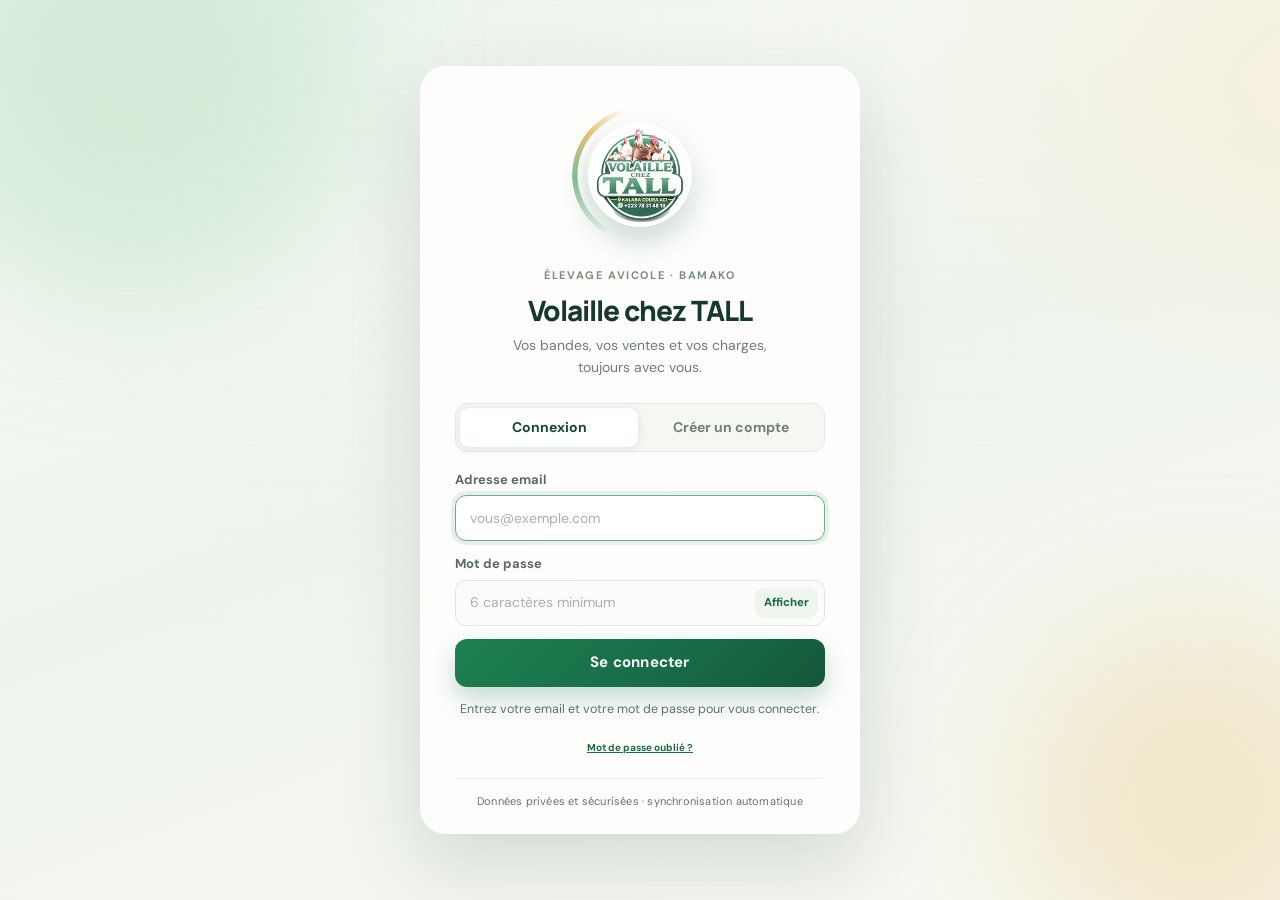
==== commit f0779c16: "refactor: nettoyage du code mort (MFA/TOTP, IndexedDB obsolete, CSS orphelin) et correction encodage" ====
--- a/index.html
+++ b/index.html
@@ -1,4 +1,4 @@
-﻿?<!doctype html>
+<!doctype html>
 <html lang="fr">
   <head>
     <meta charset="UTF-8" />
--- a/styles.css
+++ b/styles.css
@@ -53,7 +53,7 @@
 .nav-item:hover { background: #f6f8f6; color: var(--green-800); }
 .nav-item.active { background: var(--green-50); color: var(--green-800); }
 .nav-item[aria-selected="true"] { box-shadow: inset 2px 0 0 var(--green-800); }
-.nav-item:active, .quick-action:active, .icon-button:active, .secondary-button:active { background-color: var(--green-100); }
+.nav-item:active, .icon-button:active, .secondary-button:active { background-color: var(--green-100); }
 .nav-icon { display: inline-flex; width: 18px; height: 18px; color: currentColor; }
 .nav-icon svg, .icon-button svg { width: 100%; height: 100%; fill: none; stroke: currentColor; stroke-width: 1.7; stroke-linecap: round; stroke-linejoin: round; }
 .nav-count { margin-left: auto; color: #939c96; font-size: 10px; }
@@ -117,18 +117,7 @@
 .chart-value { color: #9aa39d; font-size: 8px; }
 .chart-bar-track { width: min(28px, 70%); height: 108px; display: flex; align-items: flex-end; overflow: hidden; border-radius: 6px; background: #f2f5f2; }
 .chart-bar { width: 100%; min-height: 3px; border-radius: 6px 6px 2px 2px; background: #7fbd91; transition: height .25s; }
-.chart-column:last-child .chart-bar { background: var(--green-800); }
-.chart-day { color: #8d9690; font-size: 8px; }
 .chart-empty { align-self: center; margin: auto; color: #969f99; font-size: 10px; }
-.quick-actions { display: grid; gap: 9px; padding: 13px; }
-.quick-action { min-height: 52px; display: flex; align-items: center; gap: 11px; padding: 9px 10px; border: 1px solid #edf0ed; border-radius: 8px; background: #fff; color: var(--ink); text-align: left; transition: background .18s, border-color .18s; }
-.quick-action:hover { border-color: #c9decf; background: #fbfdfb; }
-.quick-icon { width: 30px; height: 30px; display: grid; place-items: center; border-radius: 8px; background: var(--green-50); color: var(--green-800); }
-.quick-icon svg { width: 16px; height: 16px; fill: none; stroke: currentColor; stroke-width: 1.7; stroke-linecap: round; stroke-linejoin: round; }
-.quick-copy { display: grid; gap: 3px; }
-.quick-copy strong { font-size: 10px; }
-.quick-copy small { color: var(--muted); font-size: 9px; }
-.quick-arrow { margin-left: auto; color: #99a39c; font-size: 15px; }
 .table-panel { overflow: hidden; }
 .table-wrap { width: 100%; overflow-x: auto; }
 table { width: 100%; border-collapse: collapse; text-align: left; }
@@ -148,11 +137,6 @@
 .search-input { width: min(240px, 45vw); min-height: 36px; padding: 0 11px; border: 1px solid var(--line); border-radius: 8px; background: #fff; color: var(--ink); font-size: 10px; }
 .heading-actions { display: flex; gap: 8px; align-items: center; }
 .low-stock { color: var(--red); font-weight: 700; }
-.insights-row { display: grid; grid-template-columns: 1fr 1fr; gap: 15px; }
-.insight { padding: 15px 17px; }
-.insight-label { color: var(--muted); font-size: 9px; }
-.insight-value { margin: 9px 0 5px; font: 800 20px 'Manrope', sans-serif; }
-.insight-note { color: #8b958e; font-size: 9px; }
 
 .app-dialog { width: min(560px, calc(100vw - 28px)); max-height: min(90vh, 780px); padding: 0; border: 0; border-radius: 14px; background: #fff; box-shadow: 0 24px 80px rgba(16, 36, 24, .24); }
 .app-dialog::backdrop { background: rgba(17, 32, 24, .43); backdrop-filter: blur(2px); }
@@ -229,7 +213,6 @@
   .metric-top { font-size: 9px; }
   .metric-icon { width: 26px; height: 26px; }
   .dashboard-grid { grid-template-columns: 1fr; gap: 12px; margin-bottom: 12px; }
-  .insights-row { grid-template-columns: 1fr; gap: 10px; }
   .panel-header { padding: 12px 13px; }
   .chart-area { height: 160px; padding: 15px 14px 11px; }
   .page-heading .primary-button { min-height: 35px; padding: 0 10px; font-size: 9px; }
@@ -560,20 +543,6 @@
 .auth-link-row { margin: 4px 0 0; text-align: center; }
 .link-button { border: 0; padding: 0; background: none; color: var(--green-800); font: inherit; font-size: 10px; font-weight: 700; cursor: pointer; text-decoration: underline; }
 .auth-tabs[hidden], .auth-form[hidden] { display: none; }
-.auth-totp-form { gap: 14px; }
-.auth-totp-head { display: flex; gap: 11px; align-items: flex-start; padding: 12px; border: 1px solid #e3ede3; border-radius: 12px; background: #f6faf5; }
-.auth-totp-badge { flex: 0 0 34px; width: 34px; height: 34px; display: grid; place-items: center; border-radius: 10px; background: #e4f1e6; font-size: 16px; }
-.auth-totp-head strong { display: block; color: var(--green-900); font-size: 12px; }
-.auth-totp-head p { margin: 2px 0 0; color: #6f7d74; font-size: 10px; line-height: 1.45; word-break: break-word; }
-.auth-totp-enroll { display: grid; justify-items: center; gap: 9px; padding: 12px; border: 1px dashed #cfe0cf; border-radius: 12px; background: #f8fbf7; }
-.auth-totp-enroll[hidden] { display: none; }
-.auth-totp-enroll img { width: 168px; height: 168px; padding: 7px; border-radius: 10px; background: #fff; box-shadow: 0 2px 10px rgba(25,71,51,.08); object-fit: contain; }
-.auth-totp-secret { margin: 0; color: #5c6a61; font-size: 9.5px; line-height: 1.5; text-align: center; word-break: break-all; }
-.auth-totp-secret[hidden] { display: none; }
-.auth-totp-secret code { padding: 2px 5px; border-radius: 5px; background: #eef4ee; font-family: ui-monospace, 'SFMono-Regular', Consolas, monospace; font-size: 10px; letter-spacing: .6px; }
-.auth-totp-help { margin: 0; color: #8b968e; font-size: 9px; line-height: 1.45; text-align: center; }
-.auth-totp-form #auth-totp-code { letter-spacing: 6px; font-size: 20px; font-weight: 700; text-align: center; font-variant-numeric: tabular-nums; }
-.auth-totp-links { display: flex; align-items: center; justify-content: center; gap: 8px; flex-wrap: wrap; }
 .auth-link { border: 0; background: none; padding: 2px 0; color: var(--green-800); font-size: 10px; font-weight: 700; text-decoration: underline; text-underline-offset: 2px; }
 .auth-link:hover { color: var(--green-900); }
 .auth-link:disabled { color: #9aa49c; text-decoration: none; cursor: default; }
@@ -721,8 +690,6 @@
 .mobile-account { display: none; }
 .mobile-account span { font: 700 10px 'Manrope', sans-serif; letter-spacing: .3px; }
 .mobile-dashboard { display: none; }
-.mobile-pending-orders,
-.mobile-quick-actions { display: none; }
 
 @media (max-width: 760px) {
   body { background: #F7F5EE; }
@@ -734,9 +701,7 @@
   .dashboard-heading,
   .band-kpi-list,
   .band-chart-panel,
-  .archive-note,
-  .mobile-pending-orders,
-  .mobile-quick-actions { display: none; }
+  .archive-note { display: none; }
 
   .mobile-dash-header { display: flex; align-items: center; justify-content: space-between; margin-bottom: 10px; }
   .mobile-dash-brand { display: flex; align-items: center; gap: 8px; }
@@ -777,7 +742,6 @@
 }
 
 @media (max-width: 430px) {
-  .mobile-quick-actions { grid-template-columns: repeat(2, 1fr); }
   .band-kpi-list { grid-template-columns: 1fr; }
 }
 .selling-switch { display: inline-flex; align-items: center; gap: 8px; cursor: pointer; user-select: none; margin: 0 4px; }
@@ -856,7 +820,6 @@
 .chart-day,
 .chart-empty,
 .panel-header p,
-.quick-copy small,
 .secondary-cell,
 .empty-state,
 .empty-inline,
@@ -864,7 +827,6 @@
 .band-kpi-grid strong small,
 .archive-note,
 .band-chart-empty,
-.insight-note,
 .field-hint,
 .dialog-head p,
 .orders-handled,
@@ -881,7 +843,6 @@
 .offline-card small,
 .profile-button small,
 .auth-hint,
-.auth-totp-help,
 .auth-foot,
 .auth-field-hint,
 .account-note,
@@ -922,9 +883,6 @@
   .text-button { font-size: 12.5px; }
   .chart-value, .chart-day { font-size: 11px; }
   .chart-empty { font-size: 13px; }
-  .quick-action { min-height: 58px; }
-  .quick-copy strong { font-size: 13.5px; }
-  .quick-copy small { font-size: 12px; }
 
   /* Tableaux */
   th { padding: 12px 16px; font-size: 11px; letter-spacing: .5px; }
@@ -934,9 +892,6 @@
   .empty-state strong { font-size: 15px; }
   .empty-state p, .empty-inline { font-size: 13.5px; }
   .search-input { min-height: 40px; font-size: 13.5px; }
-  .insight-label { font-size: 12.5px; }
-  .insight-value { font-size: 28px; }
-  .insight-note { font-size: 12px; }
 
   /* Dialogues et formulaires */
   .dialog-head h2 { font-size: 22px; }
@@ -1019,11 +974,6 @@
   .auth-error { font-size: 13px; }
   .auth-submit { font-size: 15px; }
   .auth-hint { font-size: 12.5px; }
-  .auth-totp-head strong { font-size: 14px; }
-  .auth-totp-head p { font-size: 12.5px; }
-  .auth-totp-secret { font-size: 12px; }
-  .auth-totp-secret code { font-size: 12px; }
-  .auth-totp-help { font-size: 12px; }
   .auth-link { font-size: 12.5px; }
   .auth-foot { font-size: 11px; }
   .account-note { font-size: 13.5px; }
@@ -1093,7 +1043,6 @@
   .auth-field input { font-size: 15px; }
   .auth-hint { font-size: 13px; }
   .auth-foot { font-size: 11.5px; }
-  .auth-totp-help { font-size: 12px; }
 
   /* Statistiques mobiles */
   .stat-bar-value { font-size: 11px; }
@@ -1123,22 +1072,12 @@
 .metric-icon svg.ico { width: 21px; height: 21px; }
 .metric-icon { color: var(--green-800); }
 
-.quick-icon {
-  width: 34px; height: 34px; border-radius: 10px;
-  background: linear-gradient(150deg, #f3fbf5 0%, #dcefe2 100%);
-  box-shadow: inset 0 1px 0 #fff, 0 2px 5px rgba(24, 80, 52, .13);
-}
-.quick-icon svg.ico { width: 20px; height: 20px; }
-
 .search-result-icon {
   font-size: 0; color: var(--green-800);
   background: linear-gradient(150deg, #f3fbf5 0%, #e0f0e6 100%);
   box-shadow: inset 0 1px 0 #fff;
 }
 .search-result-icon svg.ico { width: 18px; height: 18px; }
-
-.auth-totp-badge { font-size: 0; color: var(--green-800); }
-.auth-totp-badge svg.ico { width: 19px; height: 19px; }
 
 .dialog-close { display: grid; place-items: center; padding: 0; font-size: 0; }
 .dialog-close svg.ico { width: 15px; height: 15px; }
